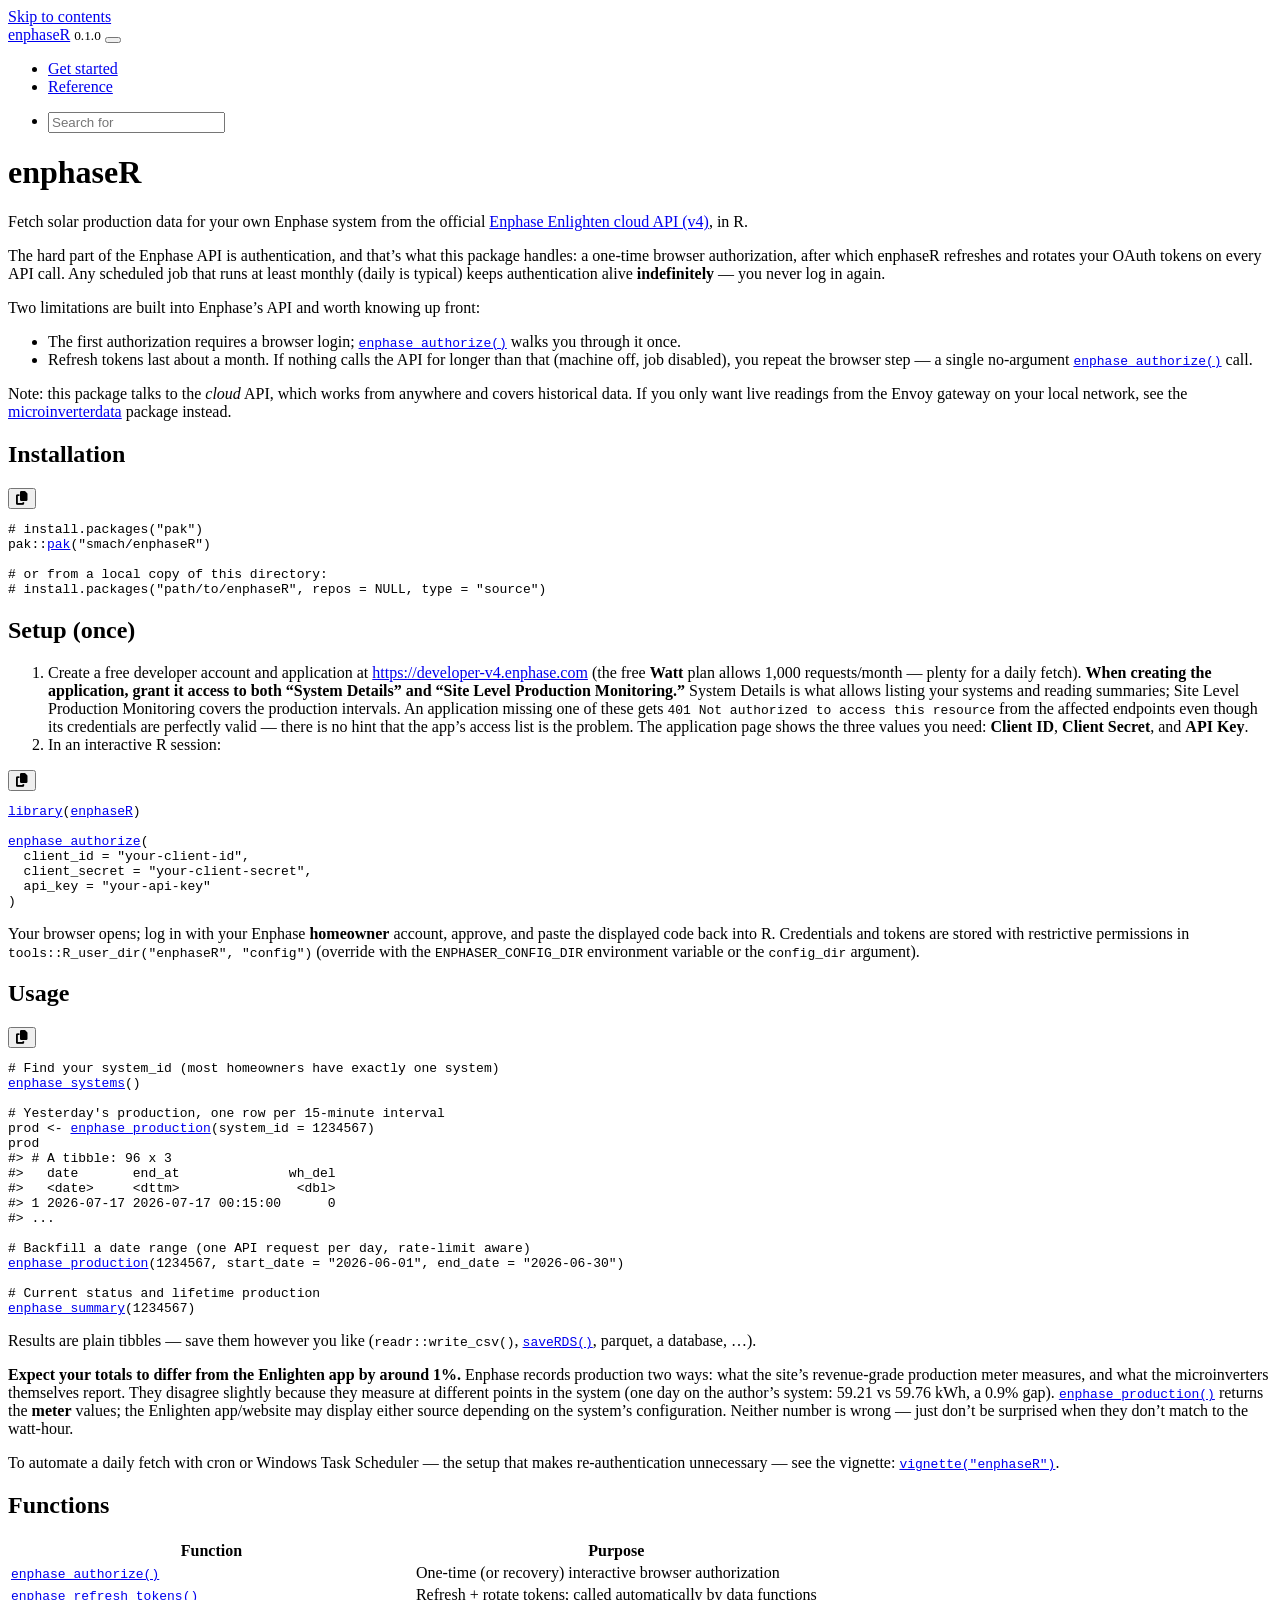
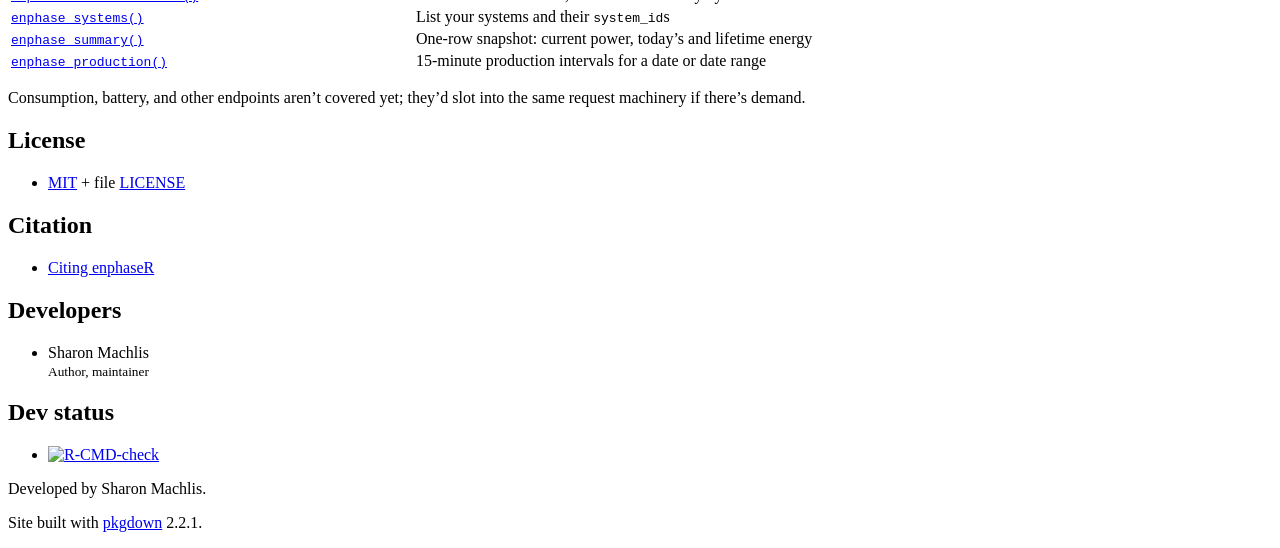
==== index.html @ 1e1a5b54 "Deploying to gh-pages from @ smach/enphaseR@a011ef7bd3940b47818c32d2f23c24602998f99b 🚀" ====
<!DOCTYPE html>
<!-- Generated by pkgdown: do not edit by hand --><html lang="en">
<head>
<meta http-equiv="Content-Type" content="text/html; charset=UTF-8">
<meta charset="utf-8">
<meta http-equiv="X-UA-Compatible" content="IE=edge">
<meta name="viewport" content="width=device-width, initial-scale=1, shrink-to-fit=no">
<title>Access Solar Production Data from the Enphase Enlighten Cloud API • enphaseR</title>
<script src="deps/jquery-3.6.0/jquery-3.6.0.min.js"></script><meta name="viewport" content="width=device-width, initial-scale=1, shrink-to-fit=no">
<link href="deps/bootstrap-5.3.8/bootstrap.min.css" rel="stylesheet">
<script src="deps/bootstrap-5.3.8/bootstrap.bundle.min.js"></script><link href="deps/font-awesome-6.5.2/css/all.min.css" rel="stylesheet">
<link href="deps/font-awesome-6.5.2/css/v4-shims.min.css" rel="stylesheet">
<script src="deps/headroom-0.11.0/headroom.min.js"></script><script src="deps/headroom-0.11.0/jQuery.headroom.min.js"></script><script src="deps/bootstrap-toc-1.0.1/bootstrap-toc.min.js"></script><script src="deps/clipboard.js-2.0.11/clipboard.min.js"></script><script src="deps/search-1.0.0/autocomplete.jquery.min.js"></script><script src="deps/search-1.0.0/fuse.min.js"></script><script src="deps/search-1.0.0/mark.min.js"></script><!-- pkgdown --><script src="pkgdown.js"></script><meta property="og:title" content="Access Solar Production Data from the Enphase Enlighten Cloud API">
<meta name="description" content="Fetch solar energy production data for your own Enphase system from the official Enphase Enlighten cloud API (v4). Handles the OAuth2 authorization flow with a one-time interactive browser step, then keeps access and refresh tokens perpetually fresh by rotating them on every request, so a scheduled job never needs manual re-authentication. Returns tidy tibbles of 15-minute production intervals, system lists, and system summaries. Code mostly re-written by Claude from earlier scripts Sharon wrote.">
<meta property="og:description" content="Fetch solar energy production data for your own Enphase system from the official Enphase Enlighten cloud API (v4). Handles the OAuth2 authorization flow with a one-time interactive browser step, then keeps access and refresh tokens perpetually fresh by rotating them on every request, so a scheduled job never needs manual re-authentication. Returns tidy tibbles of 15-minute production intervals, system lists, and system summaries. Code mostly re-written by Claude from earlier scripts Sharon wrote.">
</head>
<body>
    <a href="#main" class="visually-hidden-focusable">Skip to contents</a>


    <nav class="navbar navbar-expand-lg fixed-top bg-light" data-bs-theme="light" aria-label="Site navigation"><div class="container">

    <a class="navbar-brand me-2" href="index.html">enphaseR</a>

    <small class="nav-text text-muted me-auto" data-bs-toggle="tooltip" data-bs-placement="bottom" title="">0.1.0</small>


    <button class="navbar-toggler" type="button" data-bs-toggle="collapse" data-bs-target="#navbar" aria-controls="navbar" aria-expanded="false" aria-label="Toggle navigation">
      <span class="navbar-toggler-icon"></span>
    </button>

    <div id="navbar" class="collapse navbar-collapse ms-3">
      <ul class="navbar-nav me-auto">
<li class="nav-item"><a class="nav-link" href="articles/enphaseR.html">Get started</a></li>
<li class="nav-item"><a class="nav-link" href="reference/index.html">Reference</a></li>
      </ul>
<ul class="navbar-nav">
<li class="nav-item"><form class="form-inline" role="search">
 <input class="form-control" type="search" name="search-input" id="search-input" autocomplete="off" aria-label="Search site" placeholder="Search for" data-search-index="search.json">
</form></li>
      </ul>
</div>


  </div>
</nav><div class="container template-home">
<div class="row">
  <main id="main" class="col-md-9"><div class="section level1">
<div class="page-header"><h1 id="enphaser">enphaseR<a class="anchor" aria-label="anchor" href="#enphaser"></a>
</h1></div>
<!-- badges: start -->

<p>Fetch solar production data for your own Enphase system from the official <a href="https://developer-v4.enphase.com" class="external-link">Enphase Enlighten cloud API (v4)</a>, in R.</p>
<p>The hard part of the Enphase API is authentication, and that’s what this package handles: a one-time browser authorization, after which enphaseR refreshes and rotates your OAuth tokens on every API call. Any scheduled job that runs at least monthly (daily is typical) keeps authentication alive <strong>indefinitely</strong> — you never log in again.</p>
<p>Two limitations are built into Enphase’s API and worth knowing up front:</p>
<ul>
<li>The first authorization requires a browser login; <code><a href="reference/enphase_authorize.html">enphase_authorize()</a></code> walks you through it once.</li>
<li>Refresh tokens last about a month. If nothing calls the API for longer than that (machine off, job disabled), you repeat the browser step — a single no-argument <code><a href="reference/enphase_authorize.html">enphase_authorize()</a></code> call.</li>
</ul>
<p>Note: this package talks to the <em>cloud</em> API, which works from anywhere and covers historical data. If you only want live readings from the Envoy gateway on your local network, see the <a href="https://cran.r-project.org/package=microinverterdata" class="external-link">microinverterdata</a> package instead.</p>
<div class="section level2">
<h2 id="installation">Installation<a class="anchor" aria-label="anchor" href="#installation"></a>
</h2>
<div class="sourceCode" id="cb1"><pre class="downlit sourceCode r">
<code class="sourceCode R"><span><span class="co"># install.packages("pak")</span></span>
<span><span class="fu">pak</span><span class="fu">::</span><span class="fu"><a href="https://pak.r-lib.org/reference/pak.html" class="external-link">pak</a></span><span class="op">(</span><span class="st">"smach/enphaseR"</span><span class="op">)</span></span>
<span></span>
<span><span class="co"># or from a local copy of this directory:</span></span>
<span><span class="co"># install.packages("path/to/enphaseR", repos = NULL, type = "source")</span></span></code></pre></div>
</div>
<div class="section level2">
<h2 id="setup-once">Setup (once)<a class="anchor" aria-label="anchor" href="#setup-once"></a>
</h2>
<ol style="list-style-type: decimal">
<li>Create a free developer account and application at <a href="https://developer-v4.enphase.com" class="external-link uri">https://developer-v4.enphase.com</a> (the free <strong>Watt</strong> plan allows 1,000 requests/month — plenty for a daily fetch). <strong>When creating the application, grant it access to both “System Details” and “Site Level Production Monitoring.”</strong> System Details is what allows listing your systems and reading summaries; Site Level Production Monitoring covers the production intervals. An application missing one of these gets <code>401 Not authorized to access this resource</code> from the affected endpoints even though its credentials are perfectly valid — there is no hint that the app’s access list is the problem. The application page shows the three values you need: <strong>Client ID</strong>, <strong>Client Secret</strong>, and <strong>API Key</strong>.</li>
<li>In an interactive R session:</li>
</ol>
<div class="sourceCode" id="cb2"><pre class="downlit sourceCode r">
<code class="sourceCode R"><span><span class="kw"><a href="https://rdrr.io/r/base/library.html" class="external-link">library</a></span><span class="op">(</span><span class="va"><a href="https://smach.github.io/enphaseR/">enphaseR</a></span><span class="op">)</span></span>
<span></span>
<span><span class="fu"><a href="reference/enphase_authorize.html">enphase_authorize</a></span><span class="op">(</span></span>
<span>  client_id <span class="op">=</span> <span class="st">"your-client-id"</span>,</span>
<span>  client_secret <span class="op">=</span> <span class="st">"your-client-secret"</span>,</span>
<span>  api_key <span class="op">=</span> <span class="st">"your-api-key"</span></span>
<span><span class="op">)</span></span></code></pre></div>
<p>Your browser opens; log in with your Enphase <strong>homeowner</strong> account, approve, and paste the displayed code back into R. Credentials and tokens are stored with restrictive permissions in <code>tools::R_user_dir("enphaseR", "config")</code> (override with the <code>ENPHASER_CONFIG_DIR</code> environment variable or the <code>config_dir</code> argument).</p>
</div>
<div class="section level2">
<h2 id="usage">Usage<a class="anchor" aria-label="anchor" href="#usage"></a>
</h2>
<div class="sourceCode" id="cb3"><pre class="downlit sourceCode r">
<code class="sourceCode R"><span><span class="co"># Find your system_id (most homeowners have exactly one system)</span></span>
<span><span class="fu"><a href="reference/enphase_systems.html">enphase_systems</a></span><span class="op">(</span><span class="op">)</span></span>
<span></span>
<span><span class="co"># Yesterday's production, one row per 15-minute interval</span></span>
<span><span class="va">prod</span> <span class="op">&lt;-</span> <span class="fu"><a href="reference/enphase_production.html">enphase_production</a></span><span class="op">(</span>system_id <span class="op">=</span> <span class="fl">1234567</span><span class="op">)</span></span>
<span><span class="va">prod</span></span>
<span><span class="co">#&gt; # A tibble: 96 x 3</span></span>
<span><span class="co">#&gt;   date       end_at              wh_del</span></span>
<span><span class="co">#&gt;   &lt;date&gt;     &lt;dttm&gt;               &lt;dbl&gt;</span></span>
<span><span class="co">#&gt; 1 2026-07-17 2026-07-17 00:15:00      0</span></span>
<span><span class="co">#&gt; ...</span></span>
<span></span>
<span><span class="co"># Backfill a date range (one API request per day, rate-limit aware)</span></span>
<span><span class="fu"><a href="reference/enphase_production.html">enphase_production</a></span><span class="op">(</span><span class="fl">1234567</span>, start_date <span class="op">=</span> <span class="st">"2026-06-01"</span>, end_date <span class="op">=</span> <span class="st">"2026-06-30"</span><span class="op">)</span></span>
<span></span>
<span><span class="co"># Current status and lifetime production</span></span>
<span><span class="fu"><a href="reference/enphase_summary.html">enphase_summary</a></span><span class="op">(</span><span class="fl">1234567</span><span class="op">)</span></span></code></pre></div>
<p>Results are plain tibbles — save them however you like (<code>readr::write_csv()</code>, <code><a href="https://rdrr.io/r/base/readRDS.html" class="external-link">saveRDS()</a></code>, parquet, a database, …).</p>
<p><strong>Expect your totals to differ from the Enlighten app by around 1%.</strong> Enphase records production two ways: what the site’s revenue-grade production meter measures, and what the microinverters themselves report. They disagree slightly because they measure at different points in the system (one day on the author’s system: 59.21 vs 59.76 kWh, a 0.9% gap). <code><a href="reference/enphase_production.html">enphase_production()</a></code> returns the <strong>meter</strong> values; the Enlighten app/website may display either source depending on the system’s configuration. Neither number is wrong — just don’t be surprised when they don’t match to the watt-hour.</p>
<p>To automate a daily fetch with cron or Windows Task Scheduler — the setup that makes re-authentication unnecessary — see the vignette: <code><a href="articles/enphaseR.html">vignette("enphaseR")</a></code>.</p>
</div>
<div class="section level2">
<h2 id="functions">Functions<a class="anchor" aria-label="anchor" href="#functions"></a>
</h2>
<table class="table">
<colgroup>
<col width="50%">
<col width="50%">
</colgroup>
<thead><tr>
<th>Function</th>
<th>Purpose</th>
</tr></thead>
<tbody>
<tr>
<td><code><a href="reference/enphase_authorize.html">enphase_authorize()</a></code></td>
<td>One-time (or recovery) interactive browser authorization</td>
</tr>
<tr>
<td><code><a href="reference/enphase_refresh_tokens.html">enphase_refresh_tokens()</a></code></td>
<td>Refresh + rotate tokens; called automatically by data functions</td>
</tr>
<tr>
<td><code><a href="reference/enphase_systems.html">enphase_systems()</a></code></td>
<td>List your systems and their <code>system_id</code>s</td>
</tr>
<tr>
<td><code><a href="reference/enphase_summary.html">enphase_summary()</a></code></td>
<td>One-row snapshot: current power, today’s and lifetime energy</td>
</tr>
<tr>
<td><code><a href="reference/enphase_production.html">enphase_production()</a></code></td>
<td>15-minute production intervals for a date or date range</td>
</tr>
</tbody>
</table>
<p>Consumption, battery, and other endpoints aren’t covered yet; they’d slot into the same request machinery if there’s demand.</p>
</div>
</div>
  </main><aside class="col-md-3"><div class="license">
<h2 data-toc-skip>License</h2>
<ul class="list-unstyled">
<li>
<a href="https://opensource.org/licenses/mit-license.php" class="external-link">MIT</a> + file <a href="LICENSE-text.html">LICENSE</a>
</li>
</ul>
</div>


<div class="citation">
<h2 data-toc-skip>Citation</h2>
<ul class="list-unstyled">
<li><a href="authors.html#citation">Citing enphaseR</a></li>
</ul>
</div>

<div class="developers">
<h2 data-toc-skip>Developers</h2>
<ul class="list-unstyled">
<li>Sharon Machlis <br><small class="roles"> Author, maintainer </small>   </li>
</ul>
</div>

<div class="dev-status">
<h2 data-toc-skip>Dev status</h2>
<ul class="list-unstyled">
<li><a href="https://github.com/smach/enphaseR/actions/workflows/R-CMD-check.yaml" class="external-link"><img src="https://github.com/smach/enphaseR/actions/workflows/R-CMD-check.yaml/badge.svg" alt="R-CMD-check"></a></li>
</ul>
</div>

  </aside>
</div>


    <footer><div class="pkgdown-footer-left">
  <p>Developed by Sharon Machlis.</p>
</div>

<div class="pkgdown-footer-right">
  <p>Site built with <a href="https://pkgdown.r-lib.org/" class="external-link">pkgdown</a> 2.2.1.</p>
</div>

    </footer>
</div>





  </body>
</html>
---- deps/font-awesome-6.5.2/css/v4-shims.min.css ----
/*!
 * Font Awesome Free 6.5.2 by @fontawesome - https://fontawesome.com
 * License - https://fontawesome.com/license/free (Icons: CC BY 4.0, Fonts: SIL OFL 1.1, Code: MIT License)
 * Copyright 2024 Fonticons, Inc.
 */
.fa.fa-glass:before{content:"\f000"}.fa.fa-envelope-o{font-family:"Font Awesome 6 Free";font-weight:400}.fa.fa-envelope-o:before{content:"\f0e0"}.fa.fa-star-o{font-family:"Font Awesome 6 Free";font-weight:400}.fa.fa-star-o:before{content:"\f005"}.fa.fa-close:before,.fa.fa-remove:before{content:"\f00d"}.fa.fa-gear:before{content:"\f013"}.fa.fa-trash-o{font-family:"Font Awesome 6 Free";font-weight:400}.fa.fa-trash-o:before{content:"\f2ed"}.fa.fa-home:before{content:"\f015"}.fa.fa-file-o{font-family:"Font Awesome 6 Free";font-weight:400}.fa.fa-file-o:before{content:"\f15b"}.fa.fa-clock-o{font-family:"Font Awesome 6 Free";font-weight:400}.fa.fa-clock-o:before{content:"\f017"}.fa.fa-arrow-circle-o-down{font-family:"Font Awesome 6 Free";font-weight:400}.fa.fa-arrow-circle-o-down:before{content:"\f358"}.fa.fa-arrow-circle-o-up{font-family:"Font Awesome 6 Free";font-weight:400}.fa.fa-arrow-circle-o-up:before{content:"\f35b"}.fa.fa-play-circle-o{font-family:"Font Awesome 6 Free";font-weight:400}.fa.fa-play-circle-o:before{content:"\f144"}.fa.fa-repeat:before,.fa.fa-rotate-right:before{content:"\f01e"}.fa.fa-refresh:before{content:"\f021"}.fa.fa-list-alt{font-family:"Font Awesome 6 Free";font-weight:400}.fa.fa-list-alt:before{content:"\f022"}.fa.fa-dedent:before{content:"\f03b"}.fa.fa-video-camera:before{content:"\f03d"}.fa.fa-picture-o{font-family:"Font Awesome 6 Free";font-weight:400}.fa.fa-picture-o:before{content:"\f03e"}.fa.fa-photo{font-family:"Font Awesome 6 Free";font-weight:400}.fa.fa-photo:before{content:"\f03e"}.fa.fa-image{font-family:"Font Awesome 6 Free";font-weight:400}.fa.fa-image:before{content:"\f03e"}.fa.fa-map-marker:before{content:"\f3c5"}.fa.fa-pencil-square-o{font-family:"Font Awesome 6 Free";font-weight:400}.fa.fa-pencil-square-o:before{content:"\f044"}.fa.fa-edit{font-family:"Font Awesome 6 Free";font-weight:400}.fa.fa-edit:before{content:"\f044"}.fa.fa-share-square-o:before{content:"\f14d"}.fa.fa-check-square-o{font-family:"Font Awesome 6 Free";font-weight:400}.fa.fa-check-square-o:before{content:"\f14a"}.fa.fa-arrows:before{content:"\f0b2"}.fa.fa-times-circle-o{font-family:"Font Awesome 6 Free";font-weight:400}.fa.fa-times-circle-o:before{content:"\f057"}.fa.fa-check-circle-o{font-family:"Font Awesome 6 Free";font-weight:400}.fa.fa-check-circle-o:before{content:"\f058"}.fa.fa-mail-forward:before{content:"\f064"}.fa.fa-expand:before{content:"\f424"}.fa.fa-compress:before{content:"\f422"}.fa.fa-eye,.fa.fa-eye-slash{font-family:"Font Awesome 6 Free";font-weight:400}.fa.fa-warning:before{content:"\f071"}.fa.fa-calendar:before{content:"\f073"}.fa.fa-arrows-v:before{content:"\f338"}.fa.fa-arrows-h:before{content:"\f337"}.fa.fa-bar-chart-o:before,.fa.fa-bar-chart:before{content:"\e0e3"}.fa.fa-twitter-square{font-family:"Font Awesome 6 Brands";font-weight:400}.fa.fa-twitter-square:before{content:"\f081"}.fa.fa-facebook-square{font-family:"Font Awesome 6 Brands";font-weight:400}.fa.fa-facebook-square:before{content:"\f082"}.fa.fa-gears:before{content:"\f085"}.fa.fa-thumbs-o-up{font-family:"Font Awesome 6 Free";font-weight:400}.fa.fa-thumbs-o-up:before{content:"\f164"}.fa.fa-thumbs-o-down{font-family:"Font Awesome 6 Free";font-weight:400}.fa.fa-thumbs-o-down:before{content:"\f165"}.fa.fa-heart-o{font-family:"Font Awesome 6 Free";font-weight:400}.fa.fa-heart-o:before{content:"\f004"}.fa.fa-sign-out:before{content:"\f2f5"}.fa.fa-linkedin-square{font-family:"Font Awesome 6 Brands";font-weight:400}.fa.fa-linkedin-square:before{content:"\f08c"}.fa.fa-thumb-tack:before{content:"\f08d"}.fa.fa-external-link:before{content:"\f35d"}.fa.fa-sign-in:before{content:"\f2f6"}.fa.fa-github-square{font-family:"Font Awesome 6 Brands";font-weight:400}.fa.fa-github-square:before{content:"\f092"}.fa.fa-lemon-o{font-family:"Font Awesome 6 Free";font-weight:400}.fa.fa-lemon-o:before{content:"\f094"}.fa.fa-square-o{font-family:"Font Awesome 6 Free";font-weight:400}.fa.fa-square-o:before{content:"\f0c8"}.fa.fa-bookmark-o{font-family:"Font Awesome 6 Free";font-weight:400}.fa.fa-bookmark-o:before{content:"\f02e"}.fa.fa-facebook,.fa.fa-twitter{font-family:"Font Awesome 6 Brands";font-weight:400}.fa.fa-facebook:before{content:"\f39e"}.fa.fa-facebook-f{font-family:"Font Awesome 6 Brands";font-weight:400}.fa.fa-facebook-f:before{content:"\f39e"}.fa.fa-github{font-family:"Font Awesome 6 Brands";font-weight:400}.fa.fa-credit-card{font-family:"Font Awesome 6 Free";font-weight:400}.fa.fa-feed:before{content:"\f09e"}.fa.fa-hdd-o{font-family:"Font Awesome 6 Free";font-weight:400}.fa.fa-hdd-o:before{content:"\f0a0"}.fa.fa-hand-o-right{font-family:"Font Awesome 6 Free";font-weight:400}.fa.fa-hand-o-right:before{content:"\f0a4"}.fa.fa-hand-o-left{font-family:"Font Awesome 6 Free";font-weight:400}.fa.fa-hand-o-left:before{content:"\f0a5"}.fa.fa-hand-o-up{font-family:"Font Awesome 6 Free";font-weight:400}.fa.fa-hand-o-up:before{content:"\f0a6"}.fa.fa-hand-o-down{font-family:"Font Awesome 6 Free";font-weight:400}.fa.fa-hand-o-down:before{content:"\f0a7"}.fa.fa-globe:before{content:"\f57d"}.fa.fa-tasks:before{content:"\f828"}.fa.fa-arrows-alt:before{content:"\f31e"}.fa.fa-group:before{content:"\f0c0"}.fa.fa-chain:before{content:"\f0c1"}.fa.fa-cut:before{content:"\f0c4"}.fa.fa-files-o{font-family:"Font Awesome 6 Free";font-weight:400}.fa.fa-files-o:before{content:"\f0c5"}.fa.fa-floppy-o{font-family:"Font Awesome 6 Free";font-weight:400}.fa.fa-floppy-o:before{content:"\f0c7"}.fa.fa-save{font-family:"Font Awesome 6 Free";font-weight:400}.fa.fa-save:before{content:"\f0c7"}.fa.fa-navicon:before,.fa.fa-reorder:before{content:"\f0c9"}.fa.fa-magic:before{content:"\e2ca"}.fa.fa-pinterest,.fa.fa-pinterest-square{font-family:"Font Awesome 6 Brands";font-weight:400}.fa.fa-pinterest-square:before{content:"\f0d3"}.fa.fa-google-plus-square{font-family:"Font Awesome 6 Brands";font-weight:400}.fa.fa-google-plus-square:before{content:"\f0d4"}.fa.fa-google-plus{font-family:"Font Awesome 6 Brands";font-weight:400}.fa.fa-google-plus:before{content:"\f0d5"}.fa.fa-money:before{content:"\f3d1"}.fa.fa-unsorted:before{content:"\f0dc"}.fa.fa-sort-desc:before{content:"\f0dd"}.fa.fa-sort-asc:before{content:"\f0de"}.fa.fa-linkedin{font-family:"Font Awesome 6 Brands";font-weight:400}.fa.fa-linkedin:before{content:"\f0e1"}.fa.fa-rotate-left:before{content:"\f0e2"}.fa.fa-legal:before{content:"\f0e3"}.fa.fa-dashboard:before,.fa.fa-tachometer:before{content:"\f625"}.fa.fa-comment-o{font-family:"Font Awesome 6 Free";font-weight:400}.fa.fa-comment-o:before{content:"\f075"}.fa.fa-comments-o{font-family:"Font Awesome 6 Free";font-weight:400}.fa.fa-comments-o:before{content:"\f086"}.fa.fa-flash:before{content:"\f0e7"}.fa.fa-clipboard:before{content:"\f0ea"}.fa.fa-lightbulb-o{font-family:"Font Awesome 6 Free";font-weight:400}.fa.fa-lightbulb-o:before{content:"\f0eb"}.fa.fa-exchange:before{content:"\f362"}.fa.fa-cloud-download:before{content:"\f0ed"}.fa.fa-cloud-upload:before{content:"\f0ee"}.fa.fa-bell-o{font-family:"Font Awesome 6 Free";font-weight:400}.fa.fa-bell-o:before{content:"\f0f3"}.fa.fa-cutlery:before{content:"\f2e7"}.fa.fa-file-text-o{font-family:"Font Awesome 6 Free";font-weight:400}.fa.fa-file-text-o:before{content:"\f15c"}.fa.fa-building-o{font-family:"Font Awesome 6 Free";font-weight:400}.fa.fa-building-o:before{content:"\f1ad"}.fa.fa-hospital-o{font-family:"Font Awesome 6 Free";font-weight:400}.fa.fa-hospital-o:before{content:"\f0f8"}.fa.fa-tablet:before{content:"\f3fa"}.fa.fa-mobile-phone:before,.fa.fa-mobile:before{content:"\f3cd"}.fa.fa-circle-o{font-family:"Font Awesome 6 Free";font-weight:400}.fa.fa-circle-o:before{content:"\f111"}.fa.fa-mail-reply:before{content:"\f3e5"}.fa.fa-github-alt{font-family:"Font Awesome 6 Brands";font-weight:400}.fa.fa-folder-o{font-family:"Font Awesome 6 Free";font-weight:400}.fa.fa-folder-o:before{content:"\f07b"}.fa.fa-folder-open-o{font-family:"Font Awesome 6 Free";font-weight:400}.fa.fa-folder-open-o:before{content:"\f07c"}.fa.fa-smile-o{font-family:"Font Awesome 6 Free";font-weight:400}.fa.fa-smile-o:before{content:"\f118"}.fa.fa-frown-o{font-family:"Font Awesome 6 Free";font-weight:400}.fa.fa-frown-o:before{content:"\f119"}.fa.fa-meh-o{font-family:"Font Awesome 6 Free";font-weight:400}.fa.fa-meh-o:before{content:"\f11a"}.fa.fa-keyboard-o{font-family:"Font Awesome 6 Free";font-weight:400}.fa.fa-keyboard-o:before{content:"\f11c"}.fa.fa-flag-o{font-family:"Font Awesome 6 Free";font-weight:400}.fa.fa-flag-o:before{content:"\f024"}.fa.fa-mail-reply-all:before{content:"\f122"}.fa.fa-star-half-o{font-family:"Font Awesome 6 Free";font-weight:400}.fa.fa-star-half-o:before{content:"\f5c0"}.fa.fa-star-half-empty{font-family:"Font Awesome 6 Free";font-weight:400}.fa.fa-star-half-empty:before{content:"\f5c0"}.fa.fa-star-half-full{font-family:"Font Awesome 6 Free";font-weight:400}.fa.fa-star-half-full:before{content:"\f5c0"}.fa.fa-code-fork:before{content:"\f126"}.fa.fa-chain-broken:before,.fa.fa-unlink:before{content:"\f127"}.fa.fa-calendar-o{font-family:"Font Awesome 6 Free";font-weight:400}.fa.fa-calendar-o:before{content:"\f133"}.fa.fa-css3,.fa.fa-html5,.fa.fa-maxcdn{font-family:"Font Awesome 6 Brands";font-weight:400}.fa.fa-unlock-alt:before{content:"\f09c"}.fa.fa-minus-square-o{font-family:"Font Awesome 6 Free";font-weight:400}.fa.fa-minus-square-o:before{content:"\f146"}.fa.fa-level-up:before{content:"\f3bf"}.fa.fa-level-down:before{content:"\f3be"}.fa.fa-pencil-square:before{content:"\f14b"}.fa.fa-external-link-square:before{content:"\f360"}.fa.fa-compass{font-family:"Font Awesome 6 Free";font-weight:400}.fa.fa-caret-square-o-down{font-family:"Font Awesome 6 Free";font-weight:400}.fa.fa-caret-square-o-down:before{content:"\f150"}.fa.fa-toggle-down{font-family:"Font Awesome 6 Free";font-weight:400}.fa.fa-toggle-down:before{content:"\f150"}.fa.fa-caret-square-o-up{font-family:"Font Awesome 6 Free";font-weight:400}.fa.fa-caret-square-o-up:before{content:"\f151"}.fa.fa-toggle-up{font-family:"Font Awesome 6 Free";font-weight:400}.fa.fa-toggle-up:before{content:"\f151"}.fa.fa-caret-square-o-right{font-family:"Font Awesome 6 Free";font-weight:400}.fa.fa-caret-square-o-right:before{content:"\f152"}.fa.fa-toggle-right{font-family:"Font Awesome 6 Free";font-weight:400}.fa.fa-toggle-right:before{content:"\f152"}.fa.fa-eur:before,.fa.fa-euro:before{content:"\f153"}.fa.fa-gbp:before{content:"\f154"}.fa.fa-dollar:before,.fa.fa-usd:before{content:"\24"}.fa.fa-inr:before,.fa.fa-rupee:before{content:"\e1bc"}.fa.fa-cny:before,.fa.fa-jpy:before,.fa.fa-rmb:before,.fa.fa-yen:before{content:"\f157"}.fa.fa-rouble:before,.fa.fa-rub:before,.fa.fa-ruble:before{content:"\f158"}.fa.fa-krw:before,.fa.fa-won:before{content:"\f159"}.fa.fa-bitcoin,.fa.fa-btc{font-family:"Font Awesome 6 Brands";font-weight:400}.fa.fa-bitcoin:before{content:"\f15a"}.fa.fa-file-text:before{content:"\f15c"}.fa.fa-sort-alpha-asc:before{content:"\f15d"}.fa.fa-sort-alpha-desc:before{content:"\f881"}.fa.fa-sort-amount-asc:before{content:"\f884"}.fa.fa-sort-amount-desc:before{content:"\f160"}.fa.fa-sort-numeric-asc:before{content:"\f162"}.fa.fa-sort-numeric-desc:before{content:"\f886"}.fa.fa-youtube-square{font-family:"Font Awesome 6 Brands";font-weight:400}.fa.fa-youtube-square:before{content:"\f431"}.fa.fa-xing,.fa.fa-xing-square,.fa.fa-youtube{font-family:"Font Awesome 6 Brands";font-weight:400}.fa.fa-xing-square:before{content:"\f169"}.fa.fa-youtube-play{font-family:"Font Awesome 6 Brands";font-weight:400}.fa.fa-youtube-play:before{content:"\f167"}.fa.fa-adn,.fa.fa-bitbucket,.fa.fa-bitbucket-square,.fa.fa-dropbox,.fa.fa-flickr,.fa.fa-instagram,.fa.fa-stack-overflow{font-family:"Font Awesome 6 Brands";font-weight:400}.fa.fa-bitbucket-square:before{content:"\f171"}.fa.fa-tumblr,.fa.fa-tumblr-square{font-family:"Font Awesome 6 Brands";font-weight:400}.fa.fa-tumblr-square:before{content:"\f174"}.fa.fa-long-arrow-down:before{content:"\f309"}.fa.fa-long-arrow-up:before{content:"\f30c"}.fa.fa-long-arrow-left:before{content:"\f30a"}.fa.fa-long-arrow-right:before{content:"\f30b"}.fa.fa-android,.fa.fa-apple,.fa.fa-dribbble,.fa.fa-foursquare,.fa.fa-gittip,.fa.fa-gratipay,.fa.fa-linux,.fa.fa-skype,.fa.fa-trello,.fa.fa-windows{font-family:"Font Awesome 6 Brands";font-weight:400}.fa.fa-gittip:before{content:"\f184"}.fa.fa-sun-o{font-family:"Font Awesome 6 Free";font-weight:400}.fa.fa-sun-o:before{content:"\f185"}.fa.fa-moon-o{font-family:"Font Awesome 6 Free";font-weight:400}.fa.fa-moon-o:before{content:"\f186"}.fa.fa-pagelines,.fa.fa-renren,.fa.fa-stack-exchange,.fa.fa-vk,.fa.fa-weibo{font-family:"Font Awesome 6 Brands";font-weight:400}.fa.fa-arrow-circle-o-right{font-family:"Font Awesome 6 Free";font-weight:400}.fa.fa-arrow-circle-o-right:before{content:"\f35a"}.fa.fa-arrow-circle-o-left{font-family:"Font Awesome 6 Free";font-weight:400}.fa.fa-arrow-circle-o-left:before{content:"\f359"}.fa.fa-caret-square-o-left{font-family:"Font Awesome 6 Free";font-weight:400}.fa.fa-caret-square-o-left:before{content:"\f191"}.fa.fa-toggle-left{font-family:"Font Awesome 6 Free";font-weight:400}.fa.fa-toggle-left:before{content:"\f191"}.fa.fa-dot-circle-o{font-family:"Font Awesome 6 Free";font-weight:400}.fa.fa-dot-circle-o:before{content:"\f192"}.fa.fa-vimeo-square{font-family:"Font Awesome 6 Brands";font-weight:400}.fa.fa-vimeo-square:before{content:"\f194"}.fa.fa-try:before,.fa.fa-turkish-lira:before{content:"\e2bb"}.fa.fa-plus-square-o{font-family:"Font Awesome 6 Free";font-weight:400}.fa.fa-plus-square-o:before{content:"\f0fe"}.fa.fa-openid,.fa.fa-slack,.fa.fa-wordpress{font-family:"Font Awesome 6 Brands";font-weight:400}.fa.fa-bank:before,.fa.fa-institution:before{content:"\f19c"}.fa.fa-mortar-board:before{content:"\f19d"}.fa.fa-google,.fa.fa-reddit,.fa.fa-reddit-square,.fa.fa-yahoo{font-family:"Font Awesome 6 Brands";font-weight:400}.fa.fa-reddit-square:before{content:"\f1a2"}.fa.fa-behance,.fa.fa-behance-square,.fa.fa-delicious,.fa.fa-digg,.fa.fa-drupal,.fa.fa-joomla,.fa.fa-pied-piper-alt,.fa.fa-pied-piper-pp,.fa.fa-stumbleupon,.fa.fa-stumbleupon-circle{font-family:"Font Awesome 6 Brands";font-weight:400}.fa.fa-behance-square:before{content:"\f1b5"}.fa.fa-steam,.fa.fa-steam-square{font-family:"Font Awesome 6 Brands";font-weight:400}.fa.fa-steam-square:before{content:"\f1b7"}.fa.fa-automobile:before{content:"\f1b9"}.fa.fa-cab:before{content:"\f1ba"}.fa.fa-deviantart,.fa.fa-soundcloud,.fa.fa-spotify{font-family:"Font Awesome 6 Brands";font-weight:400}.fa.fa-file-pdf-o{font-family:"Font Awesome 6 Free";font-weight:400}.fa.fa-file-pdf-o:before{content:"\f1c1"}.fa.fa-file-word-o{font-family:"Font Awesome 6 Free";font-weight:400}.fa.fa-file-word-o:before{content:"\f1c2"}.fa.fa-file-excel-o{font-family:"Font Awesome 6 Free";font-weight:400}.fa.fa-file-excel-o:before{content:"\f1c3"}.fa.fa-file-powerpoint-o{font-family:"Font Awesome 6 Free";font-weight:400}.fa.fa-file-powerpoint-o:before{content:"\f1c4"}.fa.fa-file-image-o{font-family:"Font Awesome 6 Free";font-weight:400}.fa.fa-file-image-o:before{content:"\f1c5"}.fa.fa-file-photo-o{font-family:"Font Awesome 6 Free";font-weight:400}.fa.fa-file-photo-o:before{content:"\f1c5"}.fa.fa-file-picture-o{font-family:"Font Awesome 6 Free";font-weight:400}.fa.fa-file-picture-o:before{content:"\f1c5"}.fa.fa-file-archive-o{font-family:"Font Awesome 6 Free";font-weight:400}.fa.fa-file-archive-o:before{content:"\f1c6"}.fa.fa-file-zip-o{font-family:"Font Awesome 6 Free";font-weight:400}.fa.fa-file-zip-o:before{content:"\f1c6"}.fa.fa-file-audio-o{font-family:"Font Awesome 6 Free";font-weight:400}.fa.fa-file-audio-o:before{content:"\f1c7"}.fa.fa-file-sound-o{font-family:"Font Awesome 6 Free";font-weight:400}.fa.fa-file-sound-o:before{content:"\f1c7"}.fa.fa-file-video-o{font-family:"Font Awesome 6 Free";font-weight:400}.fa.fa-file-video-o:before{content:"\f1c8"}.fa.fa-file-movie-o{font-family:"Font Awesome 6 Free";font-weight:400}.fa.fa-file-movie-o:before{content:"\f1c8"}.fa.fa-file-code-o{font-family:"Font Awesome 6 Free";font-weight:400}.fa.fa-file-code-o:before{content:"\f1c9"}.fa.fa-codepen,.fa.fa-jsfiddle,.fa.fa-vine{font-family:"Font Awesome 6 Brands";font-weight:400}.fa.fa-life-bouy:before,.fa.fa-life-buoy:before,.fa.fa-life-saver:before,.fa.fa-support:before{content:"\f1cd"}.fa.fa-circle-o-notch:before{content:"\f1ce"}.fa.fa-ra,.fa.fa-rebel{font-family:"Font Awesome 6 Brands";font-weight:400}.fa.fa-ra:before{content:"\f1d0"}.fa.fa-resistance{font-family:"Font Awesome 6 Brands";font-weight:400}.fa.fa-resistance:before{content:"\f1d0"}.fa.fa-empire,.fa.fa-ge{font-family:"Font Awesome 6 Brands";font-weight:400}.fa.fa-ge:before{content:"\f1d1"}.fa.fa-git-square{font-family:"Font Awesome 6 Brands";font-weight:400}.fa.fa-git-square:before{content:"\f1d2"}.fa.fa-git,.fa.fa-hacker-news,.fa.fa-y-combinator-square{font-family:"Font Awesome 6 Brands";font-weight:400}.fa.fa-y-combinator-square:before{content:"\f1d4"}.fa.fa-yc-square{font-family:"Font Awesome 6 Brands";font-weight:400}.fa.fa-yc-square:before{content:"\f1d4"}.fa.fa-qq,.fa.fa-tencent-weibo,.fa.fa-wechat,.fa.fa-weixin{font-family:"Font Awesome 6 Brands";font-weight:400}.fa.fa-wechat:before{content:"\f1d7"}.fa.fa-send:before{content:"\f1d8"}.fa.fa-paper-plane-o{font-family:"Font Awesome 6 Free";font-weight:400}.fa.fa-paper-plane-o:before{content:"\f1d8"}.fa.fa-send-o{font-family:"Font Awesome 6 Free";font-weight:400}.fa.fa-send-o:before{content:"\f1d8"}.fa.fa-circle-thin{font-family:"Font Awesome 6 Free";font-weight:400}.fa.fa-circle-thin:before{content:"\f111"}.fa.fa-header:before{content:"\f1dc"}.fa.fa-futbol-o{font-family:"Font Awesome 6 Free";font-weight:400}.fa.fa-futbol-o:before{content:"\f1e3"}.fa.fa-soccer-ball-o{font-family:"Font Awesome 6 Free";font-weight:400}.fa.fa-soccer-ball-o:before{content:"\f1e3"}.fa.fa-slideshare,.fa.fa-twitch,.fa.fa-yelp{font-family:"Font Awesome 6 Brands";font-weight:400}.fa.fa-newspaper-o{font-family:"Font Awesome 6 Free";font-weight:400}.fa.fa-newspaper-o:before{content:"\f1ea"}.fa.fa-cc-amex,.fa.fa-cc-discover,.fa.fa-cc-mastercard,.fa.fa-cc-paypal,.fa.fa-cc-stripe,.fa.fa-cc-visa,.fa.fa-google-wallet,.fa.fa-paypal{font-family:"Font Awesome 6 Brands";font-weight:400}.fa.fa-bell-slash-o{font-family:"Font Awesome 6 Free";font-weight:400}.fa.fa-bell-slash-o:before{content:"\f1f6"}.fa.fa-trash:before{content:"\f2ed"}.fa.fa-copyright{font-family:"Font Awesome 6 Free";font-weight:400}.fa.fa-eyedropper:before{content:"\f1fb"}.fa.fa-area-chart:before{content:"\f1fe"}.fa.fa-pie-chart:before{content:"\f200"}.fa.fa-line-chart:before{content:"\f201"}.fa.fa-lastfm,.fa.fa-lastfm-square{font-family:"Font Awesome 6 Brands";font-weight:400}.fa.fa-lastfm-square:before{content:"\f203"}.fa.fa-angellist,.fa.fa-ioxhost{font-family:"Font Awesome 6 Brands";font-weight:400}.fa.fa-cc{font-family:"Font Awesome 6 Free";font-weight:400}.fa.fa-cc:before{content:"\f20a"}.fa.fa-ils:before,.fa.fa-shekel:before,.fa.fa-sheqel:before{content:"\f20b"}.fa.fa-buysellads,.fa.fa-connectdevelop,.fa.fa-dashcube,.fa.fa-forumbee,.fa.fa-leanpub,.fa.fa-sellsy,.fa.fa-shirtsinbulk,.fa.fa-simplybuilt,.fa.fa-skyatlas{font-family:"Font Awesome 6 Brands";font-weight:400}.fa.fa-diamond{font-family:"Font Awesome 6 Free";font-weight:400}.fa.fa-diamond:before{content:"\f3a5"}.fa.fa-intersex:before,.fa.fa-transgender:before{content:"\f224"}.fa.fa-transgender-alt:before{content:"\f225"}.fa.fa-facebook-official{font-family:"Font Awesome 6 Brands";font-weight:400}.fa.fa-facebook-official:before{content:"\f09a"}.fa.fa-pinterest-p,.fa.fa-whatsapp{font-family:"Font Awesome 6 Brands";font-weight:400}.fa.fa-hotel:before{content:"\f236"}.fa.fa-medium,.fa.fa-viacoin,.fa.fa-y-combinator,.fa.fa-yc{font-family:"Font Awesome 6 Brands";font-weight:400}.fa.fa-yc:before{content:"\f23b"}.fa.fa-expeditedssl,.fa.fa-opencart,.fa.fa-optin-monster{font-family:"Font Awesome 6 Brands";font-weight:400}.fa.fa-battery-4:before,.fa.fa-battery:before{content:"\f240"}.fa.fa-battery-3:before{content:"\f241"}.fa.fa-battery-2:before{content:"\f242"}.fa.fa-battery-1:before{content:"\f243"}.fa.fa-battery-0:before{content:"\f244"}.fa.fa-object-group,.fa.fa-object-ungroup,.fa.fa-sticky-note-o{font-family:"Font Awesome 6 Free";font-weight:400}.fa.fa-sticky-note-o:before{content:"\f249"}.fa.fa-cc-diners-club,.fa.fa-cc-jcb{font-family:"Font Awesome 6 Brands";font-weight:400}.fa.fa-clone{font-family:"Font Awesome 6 Free";font-weight:400}.fa.fa-hourglass-o:before{content:"\f254"}.fa.fa-hourglass-1:before{content:"\f251"}.fa.fa-hourglass-2:before{content:"\f252"}.fa.fa-hourglass-3:before{content:"\f253"}.fa.fa-hand-rock-o{font-family:"Font Awesome 6 Free";font-weight:400}.fa.fa-hand-rock-o:before{content:"\f255"}.fa.fa-hand-grab-o{font-family:"Font Awesome 6 Free";font-weight:400}.fa.fa-hand-grab-o:before{content:"\f255"}.fa.fa-hand-paper-o{font-family:"Font Awesome 6 Free";font-weight:400}.fa.fa-hand-paper-o:before{content:"\f256"}.fa.fa-hand-stop-o{font-family:"Font Awesome 6 Free";font-weight:400}.fa.fa-hand-stop-o:before{content:"\f256"}.fa.fa-hand-scissors-o{font-family:"Font Awesome 6 Free";font-weight:400}.fa.fa-hand-scissors-o:before{content:"\f257"}.fa.fa-hand-lizard-o{font-family:"Font Awesome 6 Free";font-weight:400}.fa.fa-hand-lizard-o:before{content:"\f258"}.fa.fa-hand-spock-o{font-family:"Font Awesome 6 Free";font-weight:400}.fa.fa-hand-spock-o:before{content:"\f259"}.fa.fa-hand-pointer-o{font-family:"Font Awesome 6 Free";font-weight:400}.fa.fa-hand-pointer-o:before{content:"\f25a"}.fa.fa-hand-peace-o{font-family:"Font Awesome 6 Free";font-weight:400}.fa.fa-hand-peace-o:before{content:"\f25b"}.fa.fa-registered{font-family:"Font Awesome 6 Free";font-weight:400}.fa.fa-creative-commons,.fa.fa-gg,.fa.fa-gg-circle,.fa.fa-odnoklassniki,.fa.fa-odnoklassniki-square{font-family:"Font Awesome 6 Brands";font-weight:400}.fa.fa-odnoklassniki-square:before{content:"\f264"}.fa.fa-chrome,.fa.fa-firefox,.fa.fa-get-pocket,.fa.fa-internet-explorer,.fa.fa-opera,.fa.fa-safari,.fa.fa-wikipedia-w{font-family:"Font Awesome 6 Brands";font-weight:400}.fa.fa-television:before{content:"\f26c"}.fa.fa-500px,.fa.fa-amazon,.fa.fa-contao{font-family:"Font Awesome 6 Brands";font-weight:400}.fa.fa-calendar-plus-o{font-family:"Font Awesome 6 Free";font-weight:400}.fa.fa-calendar-plus-o:before{content:"\f271"}.fa.fa-calendar-minus-o{font-family:"Font Awesome 6 Free";font-weight:400}.fa.fa-calendar-minus-o:before{content:"\f272"}.fa.fa-calendar-times-o{font-family:"Font Awesome 6 Free";font-weight:400}.fa.fa-calendar-times-o:before{content:"\f273"}.fa.fa-calendar-check-o{font-family:"Font Awesome 6 Free";font-weight:400}.fa.fa-calendar-check-o:before{content:"\f274"}.fa.fa-map-o{font-family:"Font Awesome 6 Free";font-weight:400}.fa.fa-map-o:before{content:"\f279"}.fa.fa-commenting:before{content:"\f4ad"}.fa.fa-commenting-o{font-family:"Font Awesome 6 Free";font-weight:400}.fa.fa-commenting-o:before{content:"\f4ad"}.fa.fa-houzz,.fa.fa-vimeo{font-family:"Font Awesome 6 Brands";font-weight:400}.fa.fa-vimeo:before{content:"\f27d"}.fa.fa-black-tie,.fa.fa-edge,.fa.fa-fonticons,.fa.fa-reddit-alien{font-family:"Font Awesome 6 Brands";font-weight:400}.fa.fa-credit-card-alt:before{content:"\f09d"}.fa.fa-codiepie,.fa.fa-fort-awesome,.fa.fa-mixcloud,.fa.fa-modx,.fa.fa-product-hunt,.fa.fa-scribd,.fa.fa-usb{font-family:"Font Awesome 6 Brands";font-weight:400}.fa.fa-pause-circle-o{font-family:"Font Awesome 6 Free";font-weight:400}.fa.fa-pause-circle-o:before{content:"\f28b"}.fa.fa-stop-circle-o{font-family:"Font Awesome 6 Free";font-weight:400}.fa.fa-stop-circle-o:before{content:"\f28d"}.fa.fa-bluetooth,.fa.fa-bluetooth-b,.fa.fa-envira,.fa.fa-gitlab,.fa.fa-wheelchair-alt,.fa.fa-wpbeginner,.fa.fa-wpforms{font-family:"Font Awesome 6 Brands";font-weight:400}.fa.fa-wheelchair-alt:before{content:"\f368"}.fa.fa-question-circle-o{font-family:"Font Awesome 6 Free";font-weight:400}.fa.fa-question-circle-o:before{content:"\f059"}.fa.fa-volume-control-phone:before{content:"\f2a0"}.fa.fa-asl-interpreting:before{content:"\f2a3"}.fa.fa-deafness:before,.fa.fa-hard-of-hearing:before{content:"\f2a4"}.fa.fa-glide,.fa.fa-glide-g{font-family:"Font Awesome 6 Brands";font-weight:400}.fa.fa-signing:before{content:"\f2a7"}.fa.fa-viadeo,.fa.fa-viadeo-square{font-family:"Font Awesome 6 Brands";font-weight:400}.fa.fa-viadeo-square:before{content:"\f2aa"}.fa.fa-snapchat,.fa.fa-snapchat-ghost{font-family:"Font Awesome 6 Brands";font-weight:400}.fa.fa-snapchat-ghost:before{content:"\f2ab"}.fa.fa-snapchat-square{font-family:"Font Awesome 6 Brands";font-weight:400}.fa.fa-snapchat-square:before{content:"\f2ad"}.fa.fa-first-order,.fa.fa-google-plus-official,.fa.fa-pied-piper,.fa.fa-themeisle,.fa.fa-yoast{font-family:"Font Awesome 6 Brands";font-weight:400}.fa.fa-google-plus-official:before{content:"\f2b3"}.fa.fa-google-plus-circle{font-family:"Font Awesome 6 Brands";font-weight:400}.fa.fa-google-plus-circle:before{content:"\f2b3"}.fa.fa-fa,.fa.fa-font-awesome{font-family:"Font Awesome 6 Brands";font-weight:400}.fa.fa-fa:before{content:"\f2b4"}.fa.fa-handshake-o{font-family:"Font Awesome 6 Free";font-weight:400}.fa.fa-handshake-o:before{content:"\f2b5"}.fa.fa-envelope-open-o{font-family:"Font Awesome 6 Free";font-weight:400}.fa.fa-envelope-open-o:before{content:"\f2b6"}.fa.fa-linode{font-family:"Font Awesome 6 Brands";font-weight:400}.fa.fa-address-book-o{font-family:"Font Awesome 6 Free";font-weight:400}.fa.fa-address-book-o:before{content:"\f2b9"}.fa.fa-vcard:before{content:"\f2bb"}.fa.fa-address-card-o{font-family:"Font Awesome 6 Free";font-weight:400}.fa.fa-address-card-o:before{content:"\f2bb"}.fa.fa-vcard-o{font-family:"Font Awesome 6 Free";font-weight:400}.fa.fa-vcard-o:before{content:"\f2bb"}.fa.fa-user-circle-o{font-family:"Font Awesome 6 Free";font-weight:400}.fa.fa-user-circle-o:before{content:"\f2bd"}.fa.fa-user-o{font-family:"Font Awesome 6 Free";font-weight:400}.fa.fa-user-o:before{content:"\f007"}.fa.fa-id-badge{font-family:"Font Awesome 6 Free";font-weight:400}.fa.fa-drivers-license:before{content:"\f2c2"}.fa.fa-id-card-o{font-family:"Font Awesome 6 Free";font-weight:400}.fa.fa-id-card-o:before{content:"\f2c2"}.fa.fa-drivers-license-o{font-family:"Font Awesome 6 Free";font-weight:400}.fa.fa-drivers-license-o:before{content:"\f2c2"}.fa.fa-free-code-camp,.fa.fa-quora,.fa.fa-telegram{font-family:"Font Awesome 6 Brands";font-weight:400}.fa.fa-thermometer-4:before,.fa.fa-thermometer:before{content:"\f2c7"}.fa.fa-thermometer-3:before{content:"\f2c8"}.fa.fa-thermometer-2:before{content:"\f2c9"}.fa.fa-thermometer-1:before{content:"\f2ca"}.fa.fa-thermometer-0:before{content:"\f2cb"}.fa.fa-bathtub:before,.fa.fa-s15:before{content:"\f2cd"}.fa.fa-window-maximize,.fa.fa-window-restore{font-family:"Font Awesome 6 Free";font-weight:400}.fa.fa-times-rectangle:before{content:"\f410"}.fa.fa-window-close-o{font-family:"Font Awesome 6 Free";font-weight:400}.fa.fa-window-close-o:before{content:"\f410"}.fa.fa-times-rectangle-o{font-family:"Font Awesome 6 Free";font-weight:400}.fa.fa-times-rectangle-o:before{content:"\f410"}.fa.fa-bandcamp,.fa.fa-eercast,.fa.fa-etsy,.fa.fa-grav,.fa.fa-imdb,.fa.fa-ravelry{font-family:"Font Awesome 6 Brands";font-weight:400}.fa.fa-eercast:before{content:"\f2da"}.fa.fa-snowflake-o{font-family:"Font Awesome 6 Free";font-weight:400}.fa.fa-snowflake-o:before{content:"\f2dc"}.fa.fa-meetup,.fa.fa-superpowers,.fa.fa-wpexplorer{font-family:"Font Awesome 6 Brands";font-weight:400}
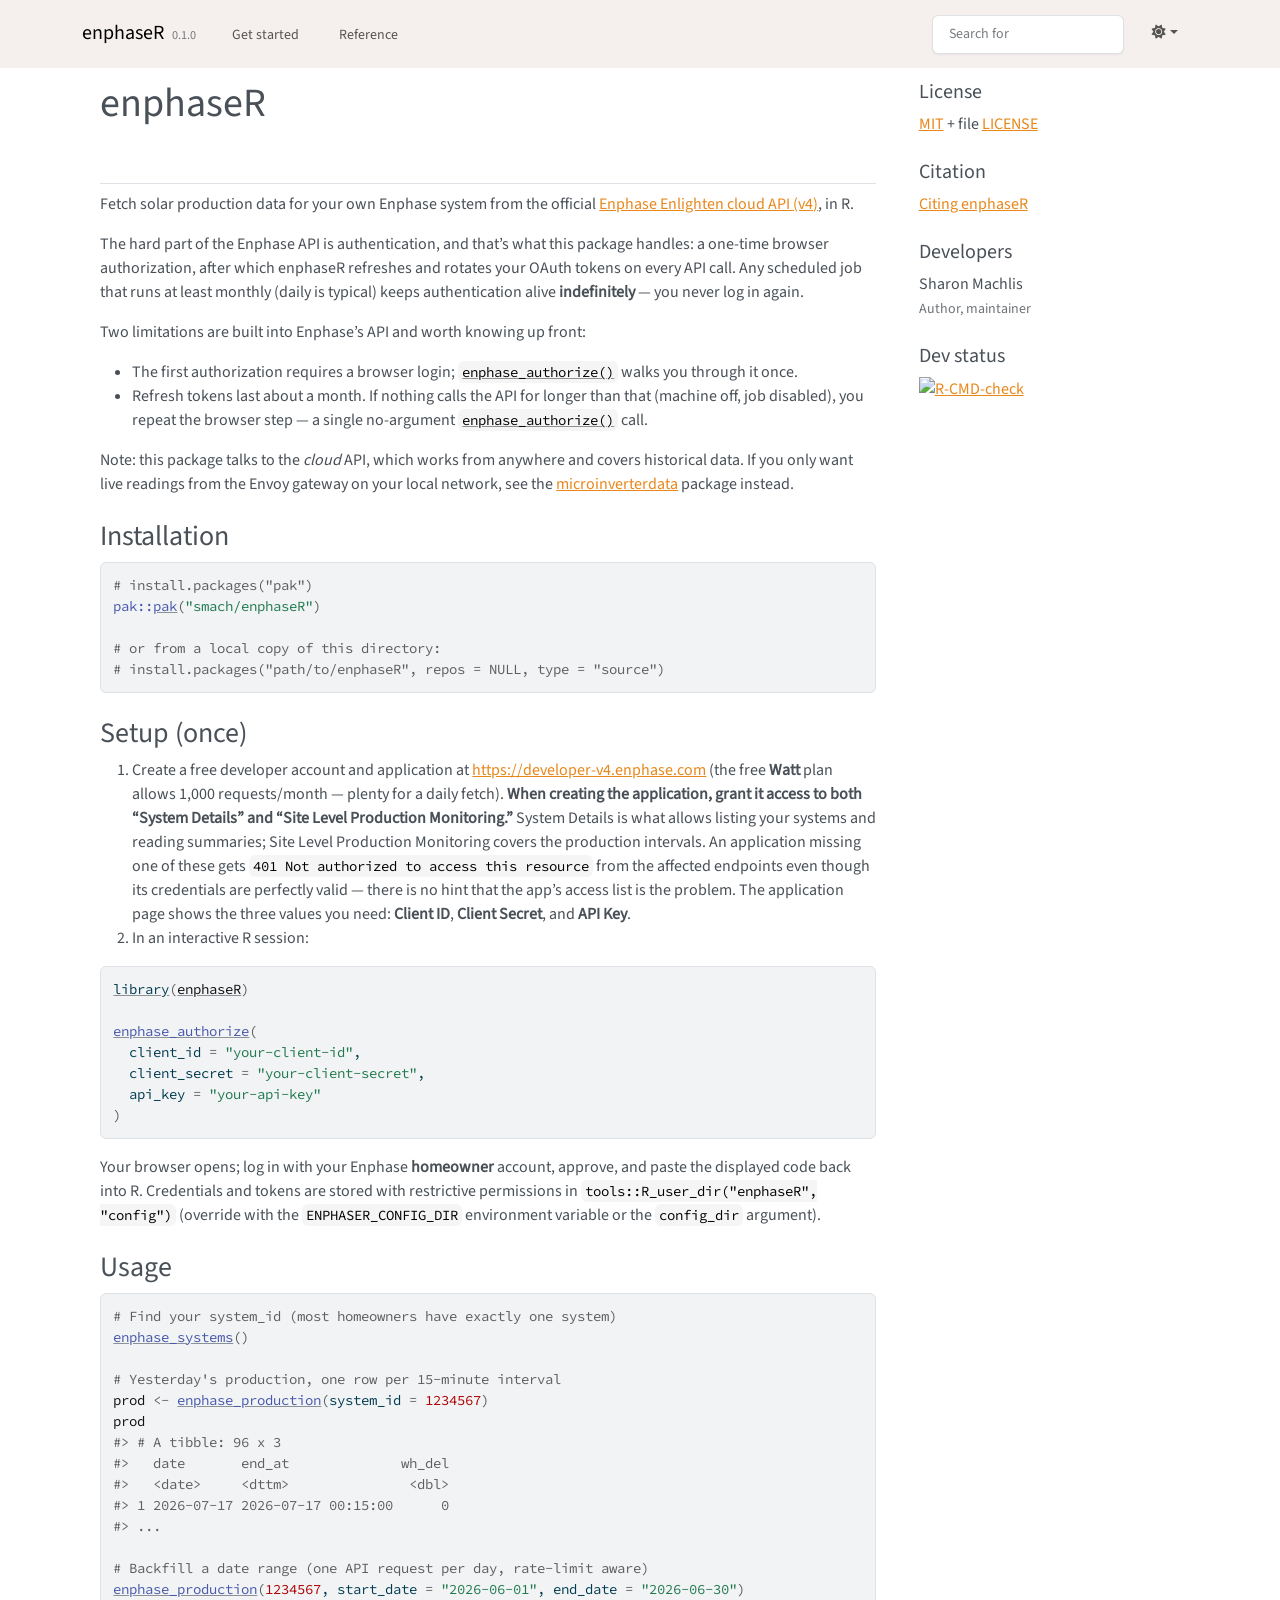
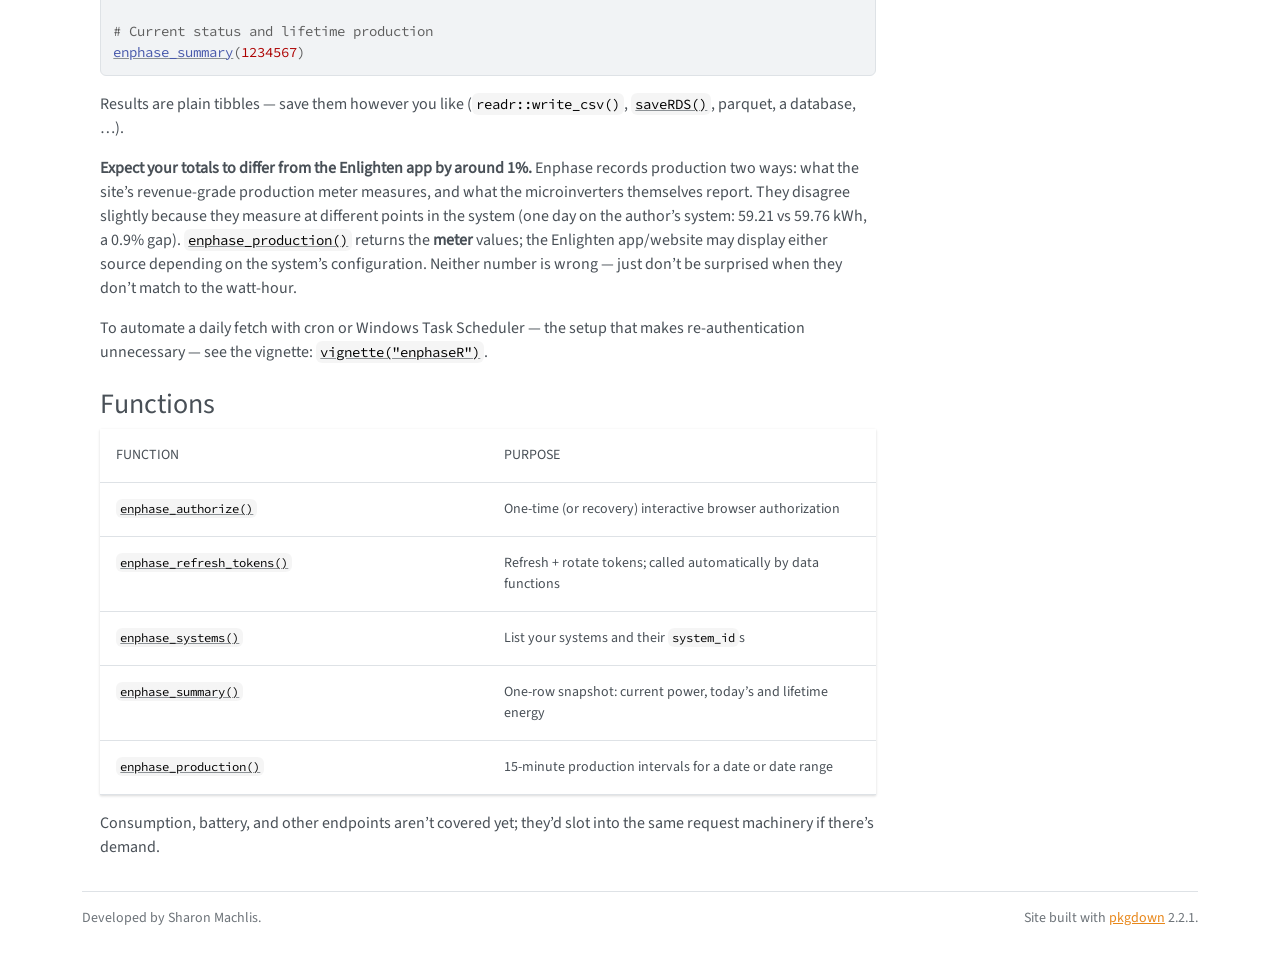
==== commit 59d5e4df: "Deploying to gh-pages from @ smach/enphaseR@c79fa93f9ef679734237a620bbbd322e68d0f3fa 🚀" ====
--- a/index.html
+++ b/index.html
@@ -6,9 +6,11 @@
 <meta http-equiv="X-UA-Compatible" content="IE=edge">
 <meta name="viewport" content="width=device-width, initial-scale=1, shrink-to-fit=no">
 <title>Access Solar Production Data from the Enphase Enlighten Cloud API • enphaseR</title>
-<script src="deps/jquery-3.6.0/jquery-3.6.0.min.js"></script><meta name="viewport" content="width=device-width, initial-scale=1, shrink-to-fit=no">
+<script src="lightswitch.js"></script><script src="deps/jquery-3.6.0/jquery-3.6.0.min.js"></script><meta name="viewport" content="width=device-width, initial-scale=1, shrink-to-fit=no">
 <link href="deps/bootstrap-5.3.8/bootstrap.min.css" rel="stylesheet">
-<script src="deps/bootstrap-5.3.8/bootstrap.bundle.min.js"></script><link href="deps/font-awesome-6.5.2/css/all.min.css" rel="stylesheet">
+<script src="deps/bootstrap-5.3.8/bootstrap.bundle.min.js"></script><link href="deps/Source_Sans_3-0.4.10/font.css" rel="stylesheet">
+<link href="deps/Source_Code_Pro-0.4.10/font.css" rel="stylesheet">
+<link href="deps/font-awesome-6.5.2/css/all.min.css" rel="stylesheet">
 <link href="deps/font-awesome-6.5.2/css/v4-shims.min.css" rel="stylesheet">
 <script src="deps/headroom-0.11.0/headroom.min.js"></script><script src="deps/headroom-0.11.0/jQuery.headroom.min.js"></script><script src="deps/bootstrap-toc-1.0.1/bootstrap-toc.min.js"></script><script src="deps/clipboard.js-2.0.11/clipboard.min.js"></script><script src="deps/search-1.0.0/autocomplete.jquery.min.js"></script><script src="deps/search-1.0.0/fuse.min.js"></script><script src="deps/search-1.0.0/mark.min.js"></script><!-- pkgdown --><script src="pkgdown.js"></script><meta property="og:title" content="Access Solar Production Data from the Enphase Enlighten Cloud API">
 <meta name="description" content="Fetch solar energy production data for your own Enphase system from the official Enphase Enlighten cloud API (v4). Handles the OAuth2 authorization flow with a one-time interactive browser step, then keeps access and refresh tokens perpetually fresh by rotating them on every request, so a scheduled job never needs manual re-authentication. Returns tidy tibbles of 15-minute production intervals, system lists, and system summaries. Code mostly re-written by Claude from earlier scripts Sharon wrote.">
@@ -18,7 +20,7 @@
     <a href="#main" class="visually-hidden-focusable">Skip to contents</a>
 
 
-    <nav class="navbar navbar-expand-lg fixed-top bg-light" data-bs-theme="light" aria-label="Site navigation"><div class="container">
+    <nav class="navbar navbar-expand-lg fixed-top " aria-label="Site navigation"><div class="container">
 
     <a class="navbar-brand me-2" href="index.html">enphaseR</a>
 
@@ -38,6 +40,14 @@
 <li class="nav-item"><form class="form-inline" role="search">
  <input class="form-control" type="search" name="search-input" id="search-input" autocomplete="off" aria-label="Search site" placeholder="Search for" data-search-index="search.json">
 </form></li>
+<li class="nav-item dropdown">
+  <button class="nav-link dropdown-toggle" type="button" id="dropdown-lightswitch" data-bs-toggle="dropdown" aria-expanded="false" aria-haspopup="true" aria-label="Light switch"><span class="fa fa-sun"></span></button>
+  <ul class="dropdown-menu dropdown-menu-end" aria-labelledby="dropdown-lightswitch">
+<li><button class="dropdown-item" data-bs-theme-value="light"><span class="fa fa-sun"></span> Light</button></li>
+    <li><button class="dropdown-item" data-bs-theme-value="dark"><span class="fa fa-moon"></span> Dark</button></li>
+    <li><button class="dropdown-item" data-bs-theme-value="auto"><span class="fa fa-adjust"></span> Auto</button></li>
+  </ul>
+</li>
       </ul>
 </div>
 
--- a/deps/Source_Sans_3-0.4.10/font.css
+++ b/deps/Source_Sans_3-0.4.10/font.css
@@ -0,0 +1,63 @@
+/* cyrillic-ext */
+@font-face {
+  font-family: 'Source Sans 3';
+  font-style: normal;
+  font-weight: 400;
+  font-display: swap;
+  src: url(nwpBtKy2OAdR1K-IwhWudF-R9QMylBJAV3Bo8Ky462EH9CsKng.woff2) format('woff2');
+  unicode-range: U+0460-052F, U+1C80-1C8A, U+20B4, U+2DE0-2DFF, U+A640-A69F, U+FE2E-FE2F;
+}
+/* cyrillic */
+@font-face {
+  font-family: 'Source Sans 3';
+  font-style: normal;
+  font-weight: 400;
+  font-display: swap;
+  src: url(nwpBtKy2OAdR1K-IwhWudF-R9QMylBJAV3Bo8Ky462EO9CsKng.woff2) format('woff2');
+  unicode-range: U+0301, U+0400-045F, U+0490-0491, U+04B0-04B1, U+2116;
+}
+/* greek-ext */
+@font-face {
+  font-family: 'Source Sans 3';
+  font-style: normal;
+  font-weight: 400;
+  font-display: swap;
+  src: url(nwpBtKy2OAdR1K-IwhWudF-R9QMylBJAV3Bo8Ky462EG9CsKng.woff2) format('woff2');
+  unicode-range: U+1F00-1FFF;
+}
+/* greek */
+@font-face {
+  font-family: 'Source Sans 3';
+  font-style: normal;
+  font-weight: 400;
+  font-display: swap;
+  src: url(nwpBtKy2OAdR1K-IwhWudF-R9QMylBJAV3Bo8Ky462EJ9CsKng.woff2) format('woff2');
+  unicode-range: U+0370-0377, U+037A-037F, U+0384-038A, U+038C, U+038E-03A1, U+03A3-03FF;
+}
+/* vietnamese */
+@font-face {
+  font-family: 'Source Sans 3';
+  font-style: normal;
+  font-weight: 400;
+  font-display: swap;
+  src: url(nwpBtKy2OAdR1K-IwhWudF-R9QMylBJAV3Bo8Ky462EF9CsKng.woff2) format('woff2');
+  unicode-range: U+0102-0103, U+0110-0111, U+0128-0129, U+0168-0169, U+01A0-01A1, U+01AF-01B0, U+0300-0301, U+0303-0304, U+0308-0309, U+0323, U+0329, U+1EA0-1EF9, U+20AB;
+}
+/* latin-ext */
+@font-face {
+  font-family: 'Source Sans 3';
+  font-style: normal;
+  font-weight: 400;
+  font-display: swap;
+  src: url(nwpBtKy2OAdR1K-IwhWudF-R9QMylBJAV3Bo8Ky462EE9CsKng.woff2) format('woff2');
+  unicode-range: U+0100-02BA, U+02BD-02C5, U+02C7-02CC, U+02CE-02D7, U+02DD-02FF, U+0304, U+0308, U+0329, U+1D00-1DBF, U+1E00-1E9F, U+1EF2-1EFF, U+2020, U+20A0-20AB, U+20AD-20C0, U+2113, U+2C60-2C7F, U+A720-A7FF;
+}
+/* latin */
+@font-face {
+  font-family: 'Source Sans 3';
+  font-style: normal;
+  font-weight: 400;
+  font-display: swap;
+  src: url(nwpBtKy2OAdR1K-IwhWudF-R9QMylBJAV3Bo8Ky462EK9Cs.woff2) format('woff2');
+  unicode-range: U+0000-00FF, U+0131, U+0152-0153, U+02BB-02BC, U+02C6, U+02DA, U+02DC, U+0304, U+0308, U+0329, U+2000-206F, U+20AC, U+2122, U+2191, U+2193, U+2212, U+2215, U+FEFF, U+FFFD;
+}
--- a/deps/Source_Code_Pro-0.4.10/font.css
+++ b/deps/Source_Code_Pro-0.4.10/font.css
@@ -0,0 +1,63 @@
+/* cyrillic-ext */
+@font-face {
+  font-family: 'Source Code Pro';
+  font-style: normal;
+  font-weight: 400;
+  font-display: swap;
+  src: url(HI_diYsKILxRpg3hIP6sJ7fM7PqPMcMnZFqUwX28DMyQtMRrTEUc.woff2) format('woff2');
+  unicode-range: U+0460-052F, U+1C80-1C8A, U+20B4, U+2DE0-2DFF, U+A640-A69F, U+FE2E-FE2F;
+}
+/* cyrillic */
+@font-face {
+  font-family: 'Source Code Pro';
+  font-style: normal;
+  font-weight: 400;
+  font-display: swap;
+  src: url(HI_diYsKILxRpg3hIP6sJ7fM7PqPMcMnZFqUwX28DMyQtM1rTEUc.woff2) format('woff2');
+  unicode-range: U+0301, U+0400-045F, U+0490-0491, U+04B0-04B1, U+2116;
+}
+/* greek-ext */
+@font-face {
+  font-family: 'Source Code Pro';
+  font-style: normal;
+  font-weight: 400;
+  font-display: swap;
+  src: url(HI_diYsKILxRpg3hIP6sJ7fM7PqPMcMnZFqUwX28DMyQtMVrTEUc.woff2) format('woff2');
+  unicode-range: U+1F00-1FFF;
+}
+/* greek */
+@font-face {
+  font-family: 'Source Code Pro';
+  font-style: normal;
+  font-weight: 400;
+  font-display: swap;
+  src: url(HI_diYsKILxRpg3hIP6sJ7fM7PqPMcMnZFqUwX28DMyQtMprTEUc.woff2) format('woff2');
+  unicode-range: U+0370-0377, U+037A-037F, U+0384-038A, U+038C, U+038E-03A1, U+03A3-03FF;
+}
+/* vietnamese */
+@font-face {
+  font-family: 'Source Code Pro';
+  font-style: normal;
+  font-weight: 400;
+  font-display: swap;
+  src: url(HI_diYsKILxRpg3hIP6sJ7fM7PqPMcMnZFqUwX28DMyQtMZrTEUc.woff2) format('woff2');
+  unicode-range: U+0102-0103, U+0110-0111, U+0128-0129, U+0168-0169, U+01A0-01A1, U+01AF-01B0, U+0300-0301, U+0303-0304, U+0308-0309, U+0323, U+0329, U+1EA0-1EF9, U+20AB;
+}
+/* latin-ext */
+@font-face {
+  font-family: 'Source Code Pro';
+  font-style: normal;
+  font-weight: 400;
+  font-display: swap;
+  src: url(HI_diYsKILxRpg3hIP6sJ7fM7PqPMcMnZFqUwX28DMyQtMdrTEUc.woff2) format('woff2');
+  unicode-range: U+0100-02BA, U+02BD-02C5, U+02C7-02CC, U+02CE-02D7, U+02DD-02FF, U+0304, U+0308, U+0329, U+1D00-1DBF, U+1E00-1E9F, U+1EF2-1EFF, U+2020, U+20A0-20AB, U+20AD-20C0, U+2113, U+2C60-2C7F, U+A720-A7FF;
+}
+/* latin */
+@font-face {
+  font-family: 'Source Code Pro';
+  font-style: normal;
+  font-weight: 400;
+  font-display: swap;
+  src: url(HI_diYsKILxRpg3hIP6sJ7fM7PqPMcMnZFqUwX28DMyQtMlrTA.woff2) format('woff2');
+  unicode-range: U+0000-00FF, U+0131, U+0152-0153, U+02BB-02BC, U+02C6, U+02DA, U+02DC, U+0304, U+0308, U+0329, U+2000-206F, U+20AC, U+2122, U+2191, U+2193, U+2212, U+2215, U+FEFF, U+FFFD;
+}
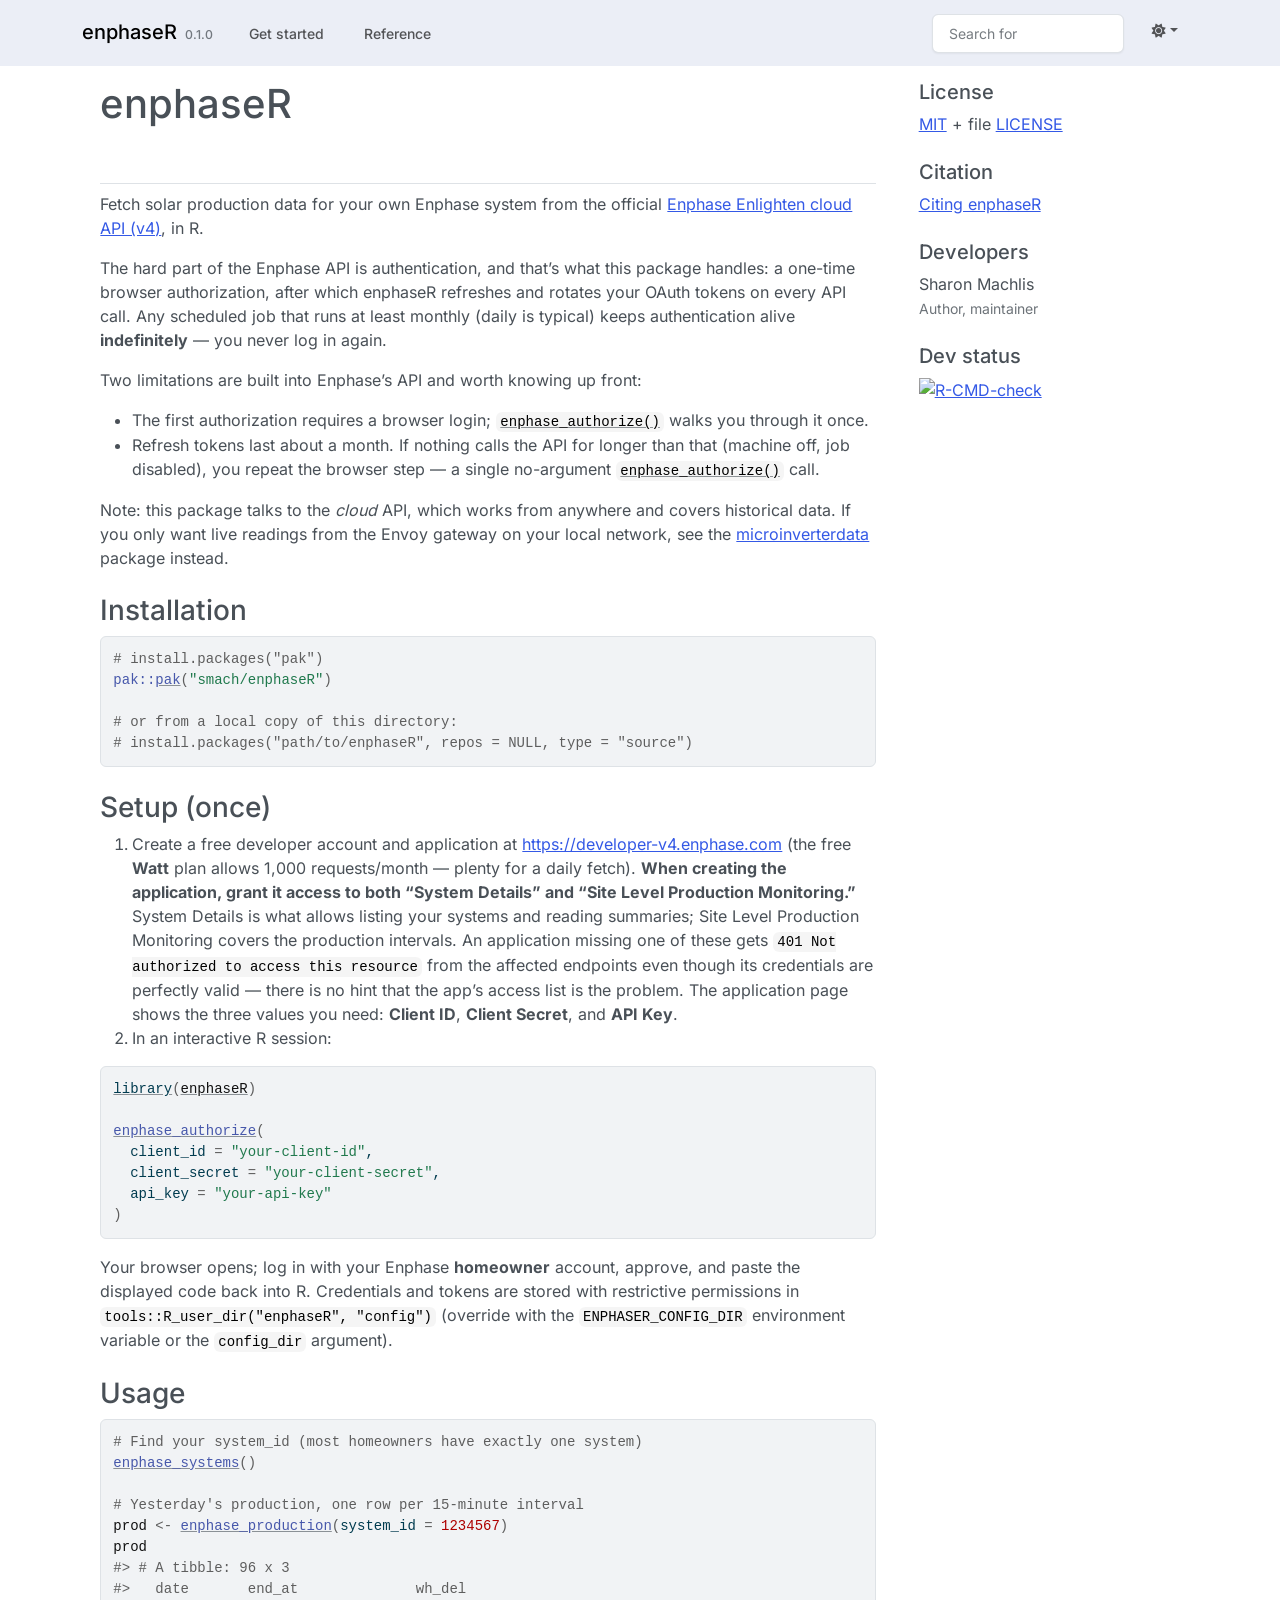
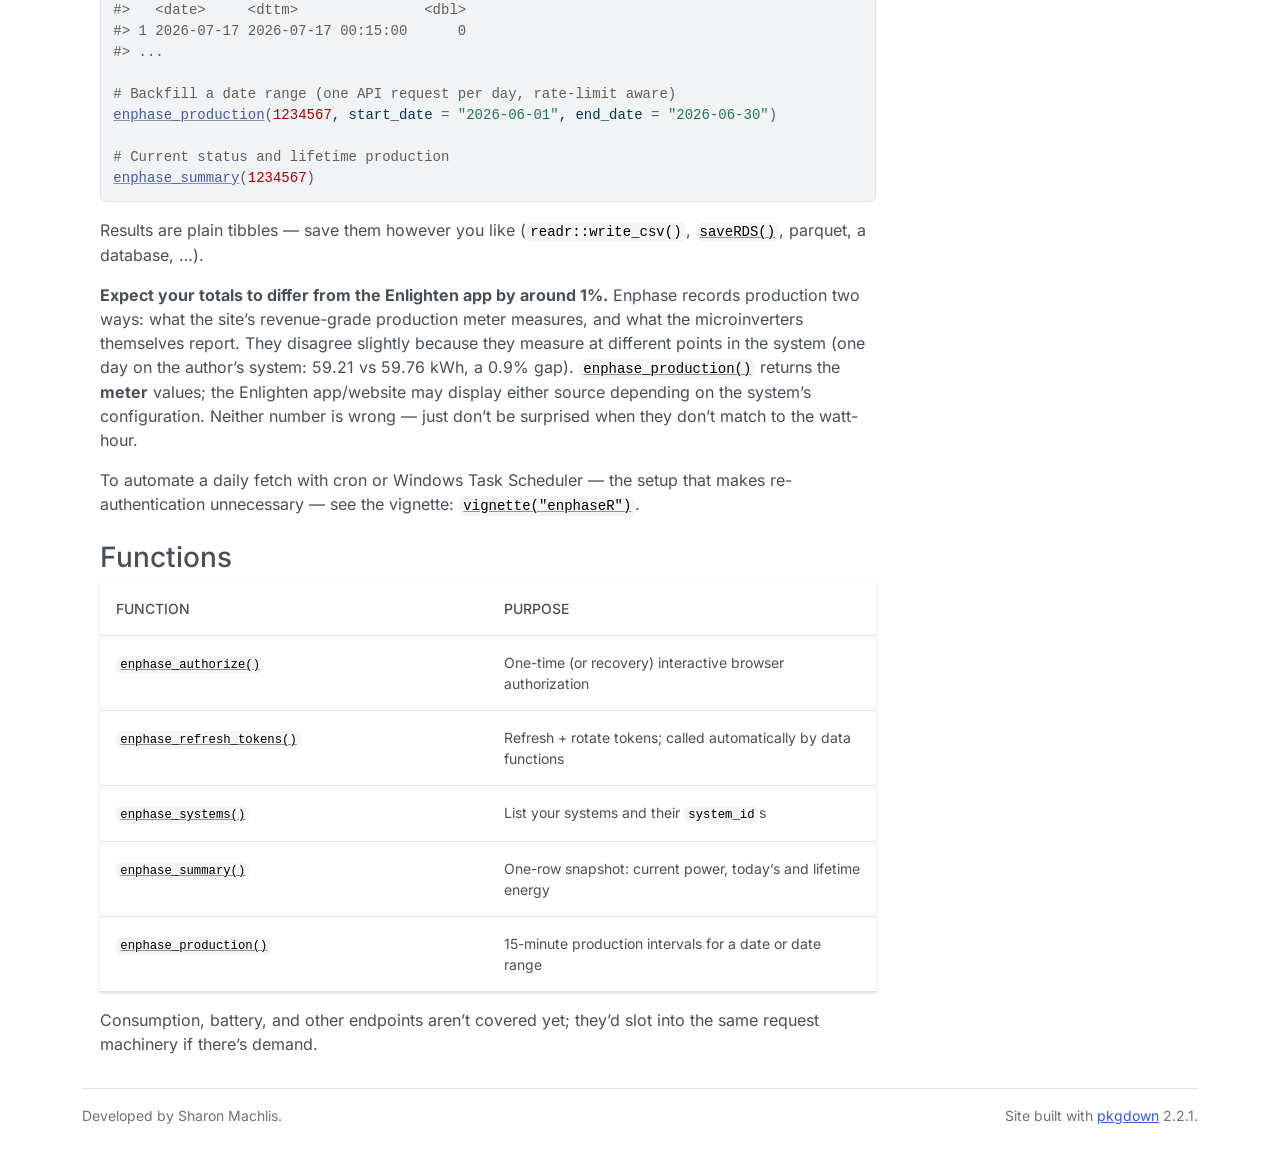
==== commit 2966c03c: "Deploying to gh-pages from @ smach/enphaseR@57cbde16ffff70df60c3145dd26e83c206c12b5c 🚀" ====
--- a/index.html
+++ b/index.html
@@ -8,9 +8,7 @@
 <title>Access Solar Production Data from the Enphase Enlighten Cloud API • enphaseR</title>
 <script src="lightswitch.js"></script><script src="deps/jquery-3.6.0/jquery-3.6.0.min.js"></script><meta name="viewport" content="width=device-width, initial-scale=1, shrink-to-fit=no">
 <link href="deps/bootstrap-5.3.8/bootstrap.min.css" rel="stylesheet">
-<script src="deps/bootstrap-5.3.8/bootstrap.bundle.min.js"></script><link href="deps/Source_Sans_3-0.4.10/font.css" rel="stylesheet">
-<link href="deps/Source_Code_Pro-0.4.10/font.css" rel="stylesheet">
-<link href="deps/font-awesome-6.5.2/css/all.min.css" rel="stylesheet">
+<script src="deps/bootstrap-5.3.8/bootstrap.bundle.min.js"></script><link href="deps/font-awesome-6.5.2/css/all.min.css" rel="stylesheet">
 <link href="deps/font-awesome-6.5.2/css/v4-shims.min.css" rel="stylesheet">
 <script src="deps/headroom-0.11.0/headroom.min.js"></script><script src="deps/headroom-0.11.0/jQuery.headroom.min.js"></script><script src="deps/bootstrap-toc-1.0.1/bootstrap-toc.min.js"></script><script src="deps/clipboard.js-2.0.11/clipboard.min.js"></script><script src="deps/search-1.0.0/autocomplete.jquery.min.js"></script><script src="deps/search-1.0.0/fuse.min.js"></script><script src="deps/search-1.0.0/mark.min.js"></script><!-- pkgdown --><script src="pkgdown.js"></script><meta property="og:title" content="Access Solar Production Data from the Enphase Enlighten Cloud API">
 <meta name="description" content="Fetch solar energy production data for your own Enphase system from the official Enphase Enlighten cloud API (v4). Handles the OAuth2 authorization flow with a one-time interactive browser step, then keeps access and refresh tokens perpetually fresh by rotating them on every request, so a scheduled job never needs manual re-authentication. Returns tidy tibbles of 15-minute production intervals, system lists, and system summaries. Code mostly re-written by Claude from earlier scripts Sharon wrote.">
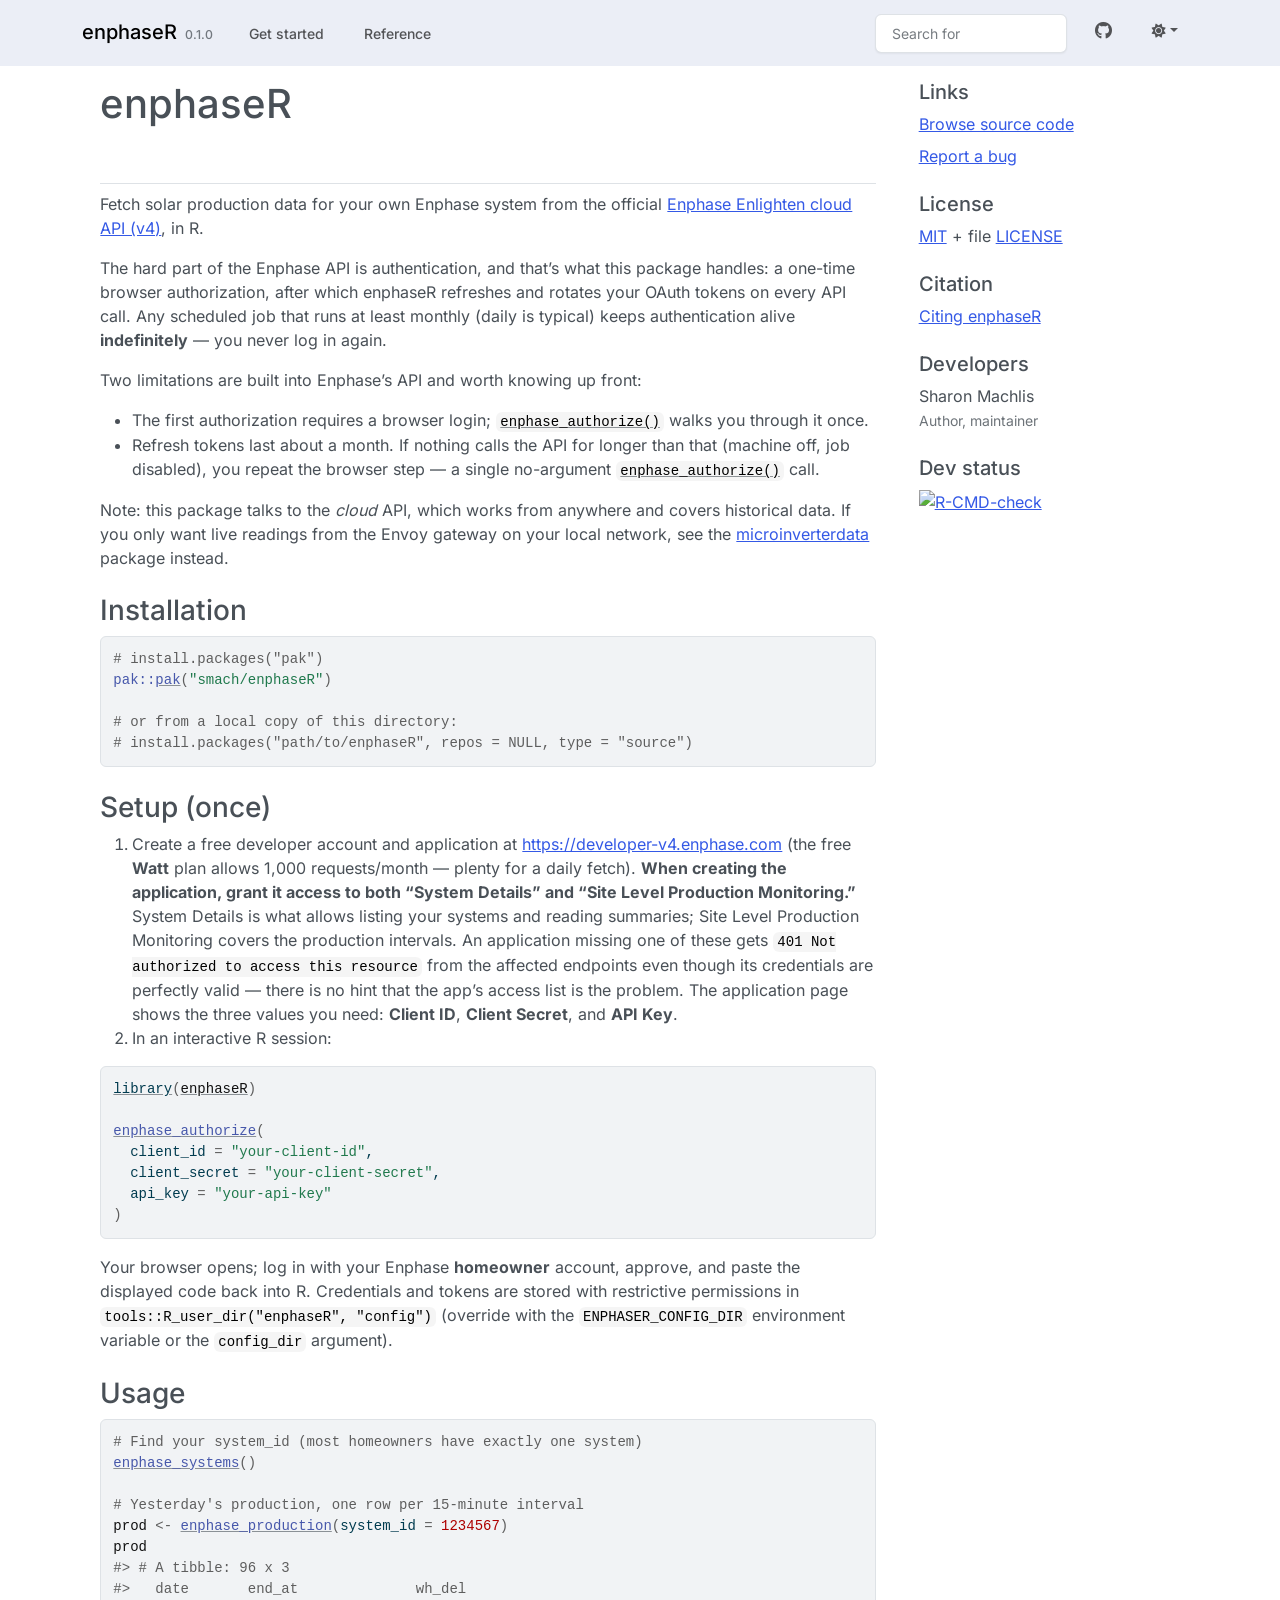
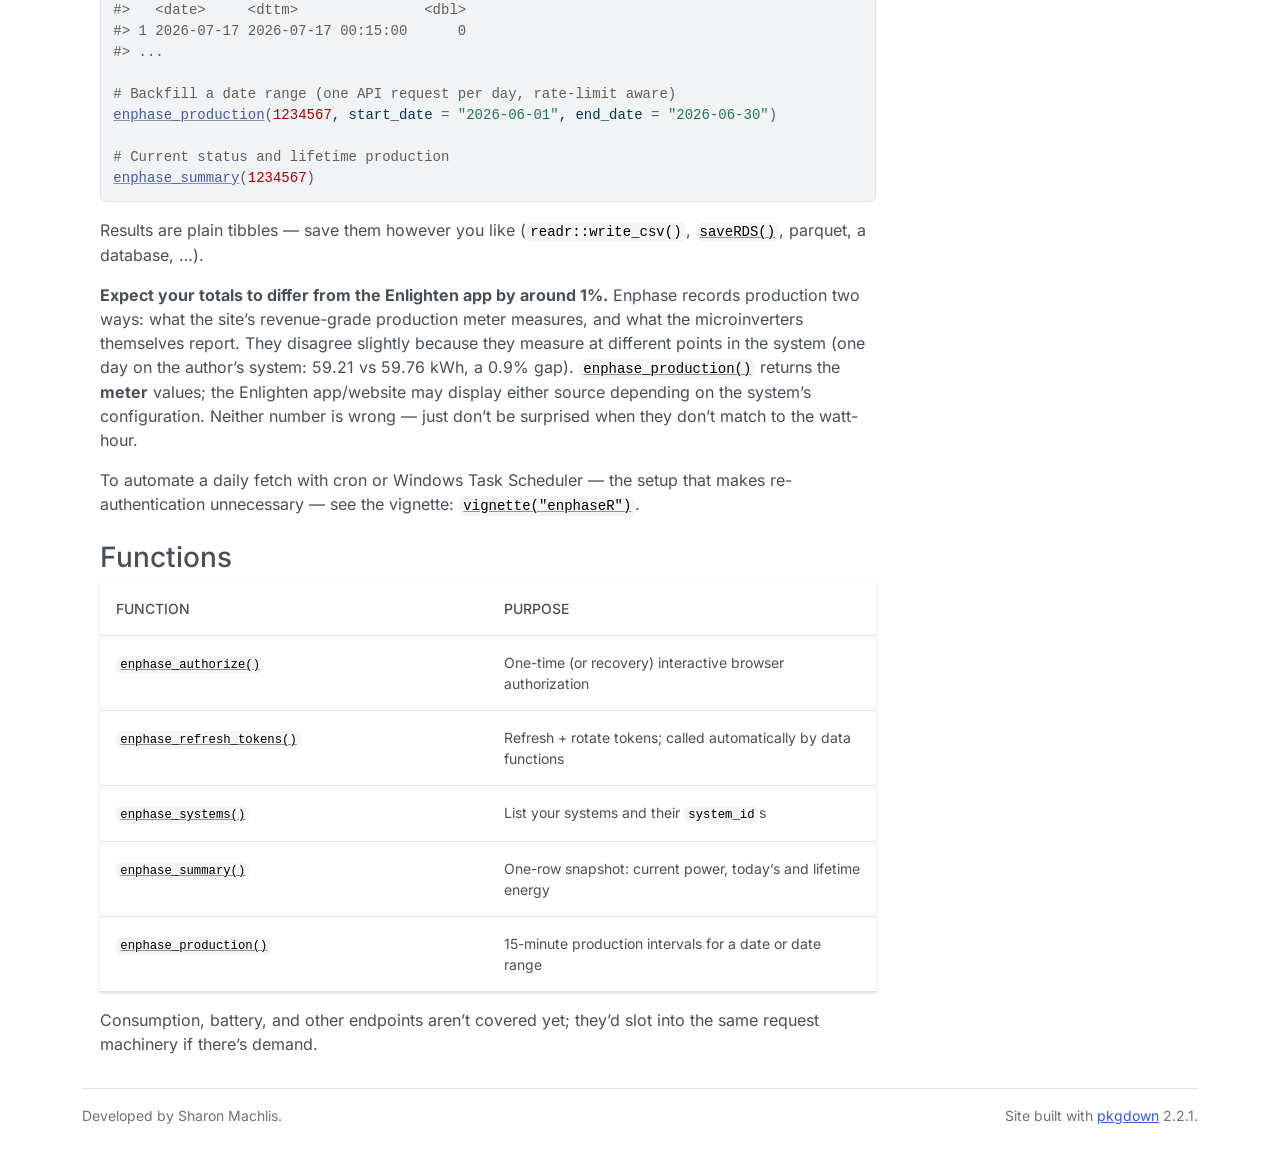
==== commit ed8d211c: "Deploying to gh-pages from @ smach/enphaseR@763fe18733d9634bb3eab73d61dac6b6a9e1eead 🚀" ====
--- a/index.html
+++ b/index.html
@@ -38,6 +38,7 @@
 <li class="nav-item"><form class="form-inline" role="search">
  <input class="form-control" type="search" name="search-input" id="search-input" autocomplete="off" aria-label="Search site" placeholder="Search for" data-search-index="search.json">
 </form></li>
+<li class="nav-item"><a class="external-link nav-link" href="https://github.com/smach/enphaseR/" aria-label="GitHub"><span class="fa fab fa-github fa-lg"></span></a></li>
 <li class="nav-item dropdown">
   <button class="nav-link dropdown-toggle" type="button" id="dropdown-lightswitch" data-bs-toggle="dropdown" aria-expanded="false" aria-haspopup="true" aria-label="Light switch"><span class="fa fa-sun"></span></button>
   <ul class="dropdown-menu dropdown-menu-end" aria-labelledby="dropdown-lightswitch">
@@ -156,7 +157,15 @@
 <p>Consumption, battery, and other endpoints aren’t covered yet; they’d slot into the same request machinery if there’s demand.</p>
 </div>
 </div>
-  </main><aside class="col-md-3"><div class="license">
+  </main><aside class="col-md-3"><div class="links">
+<h2 data-toc-skip>Links</h2>
+<ul class="list-unstyled">
+<li><a href="https://github.com/smach/enphaseR/" class="external-link">Browse source code</a></li>
+<li><a href="https://github.com/smach/enphaseR/issues" class="external-link">Report a bug</a></li>
+</ul>
+</div>
+
+<div class="license">
 <h2 data-toc-skip>License</h2>
 <ul class="list-unstyled">
 <li>
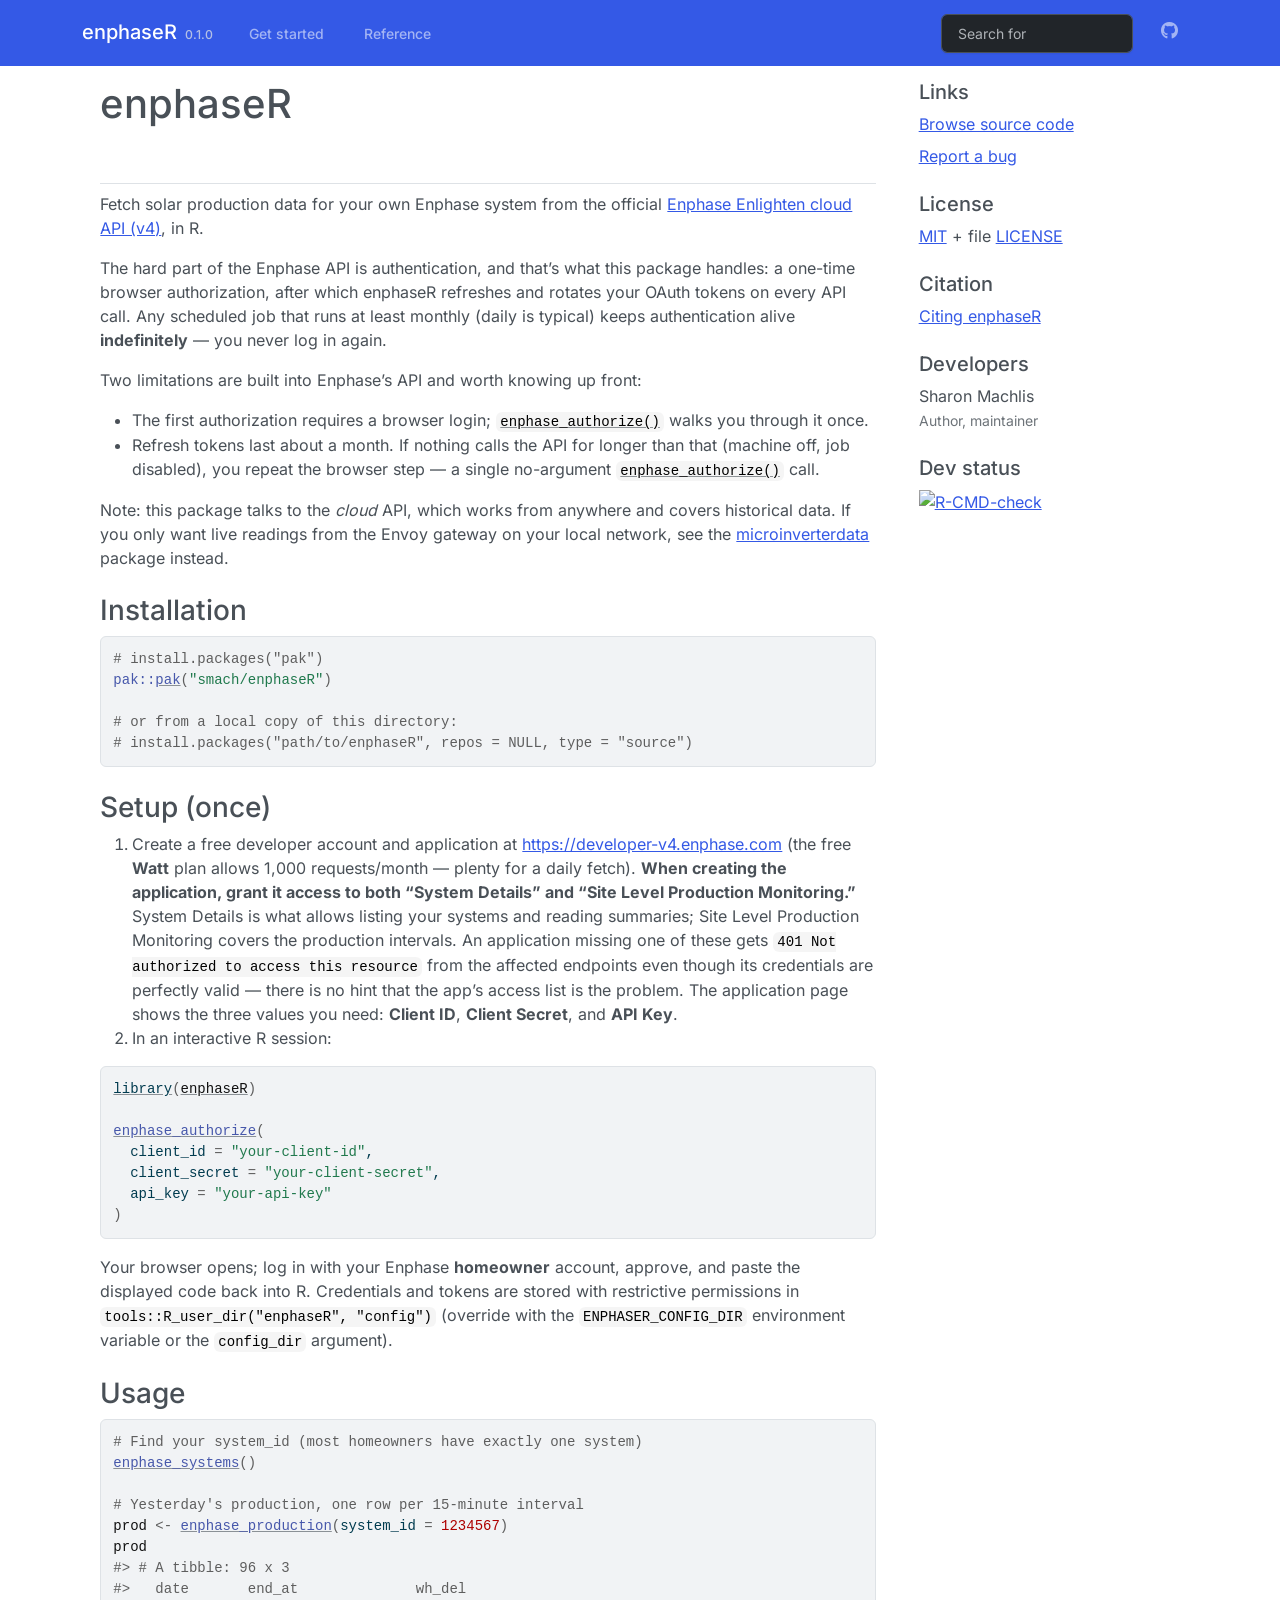
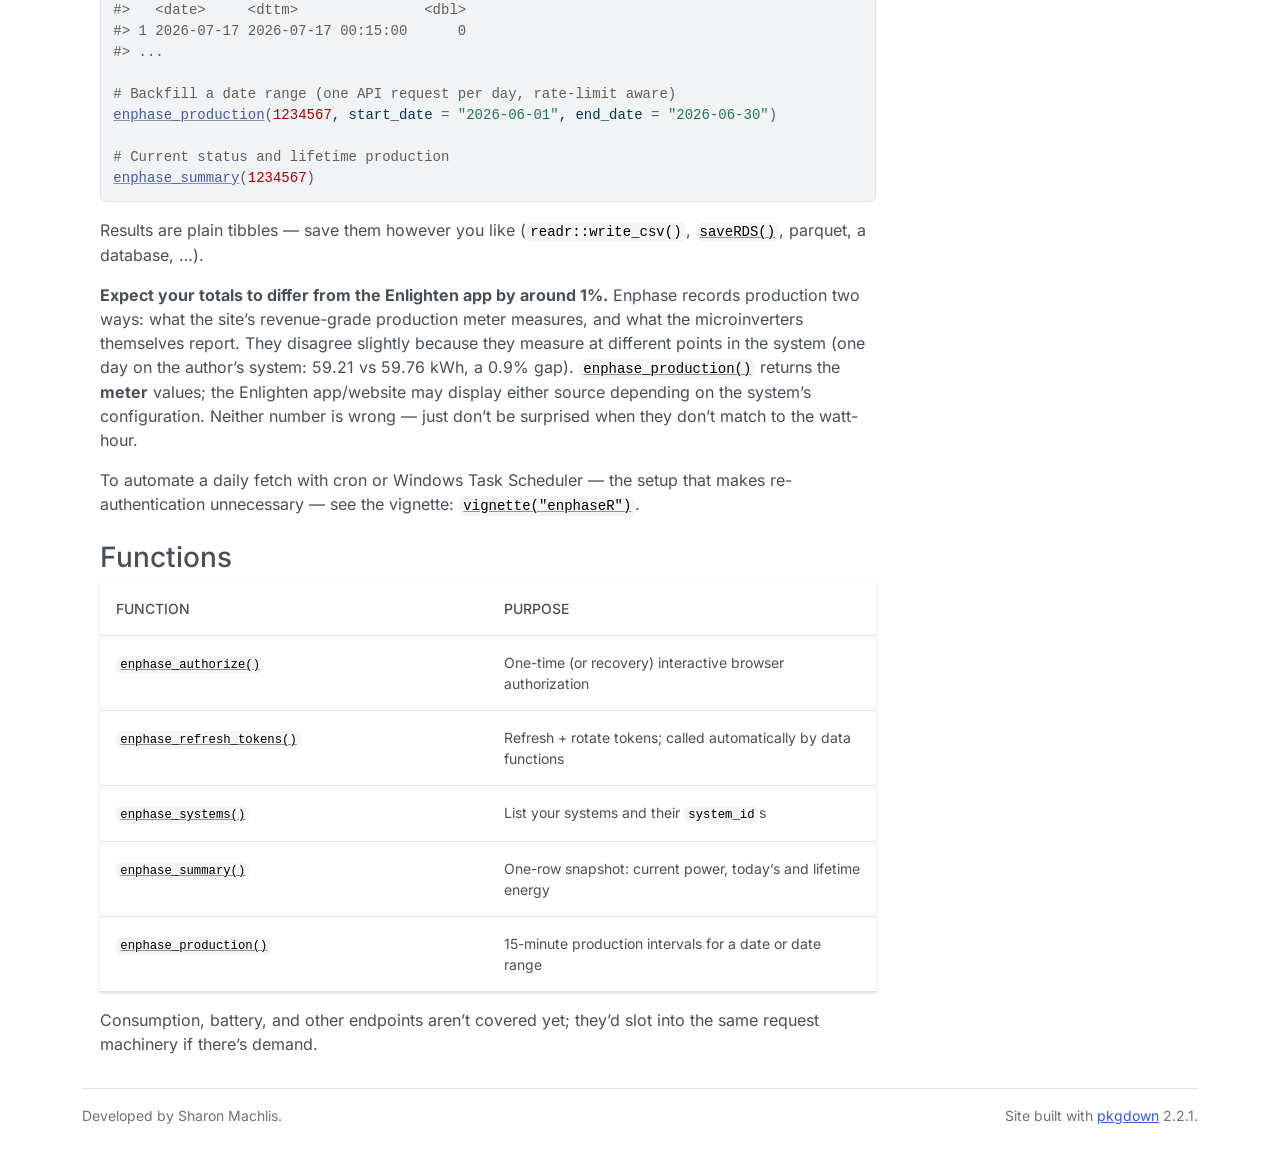
==== commit 4b514a8e: "Deploying to gh-pages from @ smach/enphaseR@dbbad2524558bc526645302a6da6432cb9909e9d 🚀" ====
--- a/index.html
+++ b/index.html
@@ -6,7 +6,7 @@
 <meta http-equiv="X-UA-Compatible" content="IE=edge">
 <meta name="viewport" content="width=device-width, initial-scale=1, shrink-to-fit=no">
 <title>Access Solar Production Data from the Enphase Enlighten Cloud API • enphaseR</title>
-<script src="lightswitch.js"></script><script src="deps/jquery-3.6.0/jquery-3.6.0.min.js"></script><meta name="viewport" content="width=device-width, initial-scale=1, shrink-to-fit=no">
+<script src="deps/jquery-3.6.0/jquery-3.6.0.min.js"></script><meta name="viewport" content="width=device-width, initial-scale=1, shrink-to-fit=no">
 <link href="deps/bootstrap-5.3.8/bootstrap.min.css" rel="stylesheet">
 <script src="deps/bootstrap-5.3.8/bootstrap.bundle.min.js"></script><link href="deps/font-awesome-6.5.2/css/all.min.css" rel="stylesheet">
 <link href="deps/font-awesome-6.5.2/css/v4-shims.min.css" rel="stylesheet">
@@ -18,7 +18,7 @@
     <a href="#main" class="visually-hidden-focusable">Skip to contents</a>
 
 
-    <nav class="navbar navbar-expand-lg fixed-top " aria-label="Site navigation"><div class="container">
+    <nav class="navbar navbar-expand-lg fixed-top bg-primary" data-bs-theme="dark" aria-label="Site navigation"><div class="container">
 
     <a class="navbar-brand me-2" href="index.html">enphaseR</a>
 
@@ -39,14 +39,6 @@
  <input class="form-control" type="search" name="search-input" id="search-input" autocomplete="off" aria-label="Search site" placeholder="Search for" data-search-index="search.json">
 </form></li>
 <li class="nav-item"><a class="external-link nav-link" href="https://github.com/smach/enphaseR/" aria-label="GitHub"><span class="fa fab fa-github fa-lg"></span></a></li>
-<li class="nav-item dropdown">
-  <button class="nav-link dropdown-toggle" type="button" id="dropdown-lightswitch" data-bs-toggle="dropdown" aria-expanded="false" aria-haspopup="true" aria-label="Light switch"><span class="fa fa-sun"></span></button>
-  <ul class="dropdown-menu dropdown-menu-end" aria-labelledby="dropdown-lightswitch">
-<li><button class="dropdown-item" data-bs-theme-value="light"><span class="fa fa-sun"></span> Light</button></li>
-    <li><button class="dropdown-item" data-bs-theme-value="dark"><span class="fa fa-moon"></span> Dark</button></li>
-    <li><button class="dropdown-item" data-bs-theme-value="auto"><span class="fa fa-adjust"></span> Auto</button></li>
-  </ul>
-</li>
       </ul>
 </div>
 
